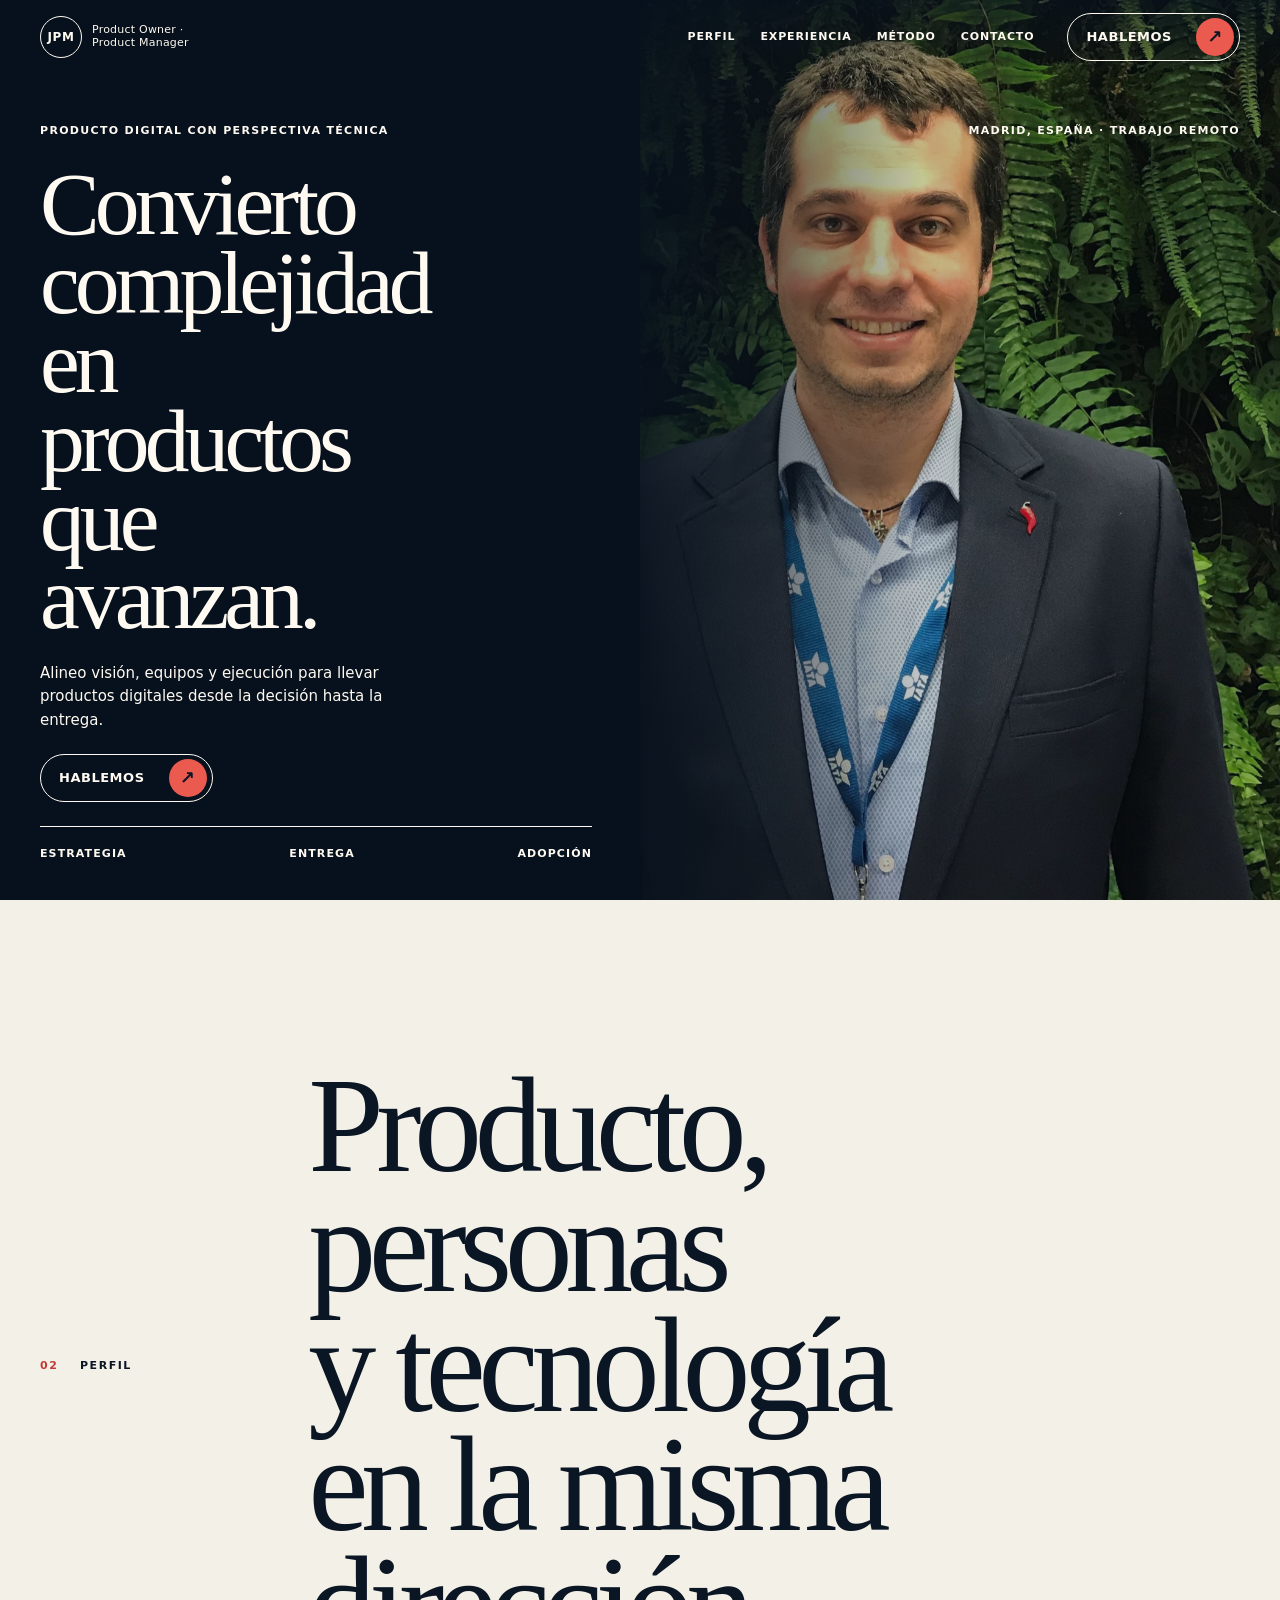
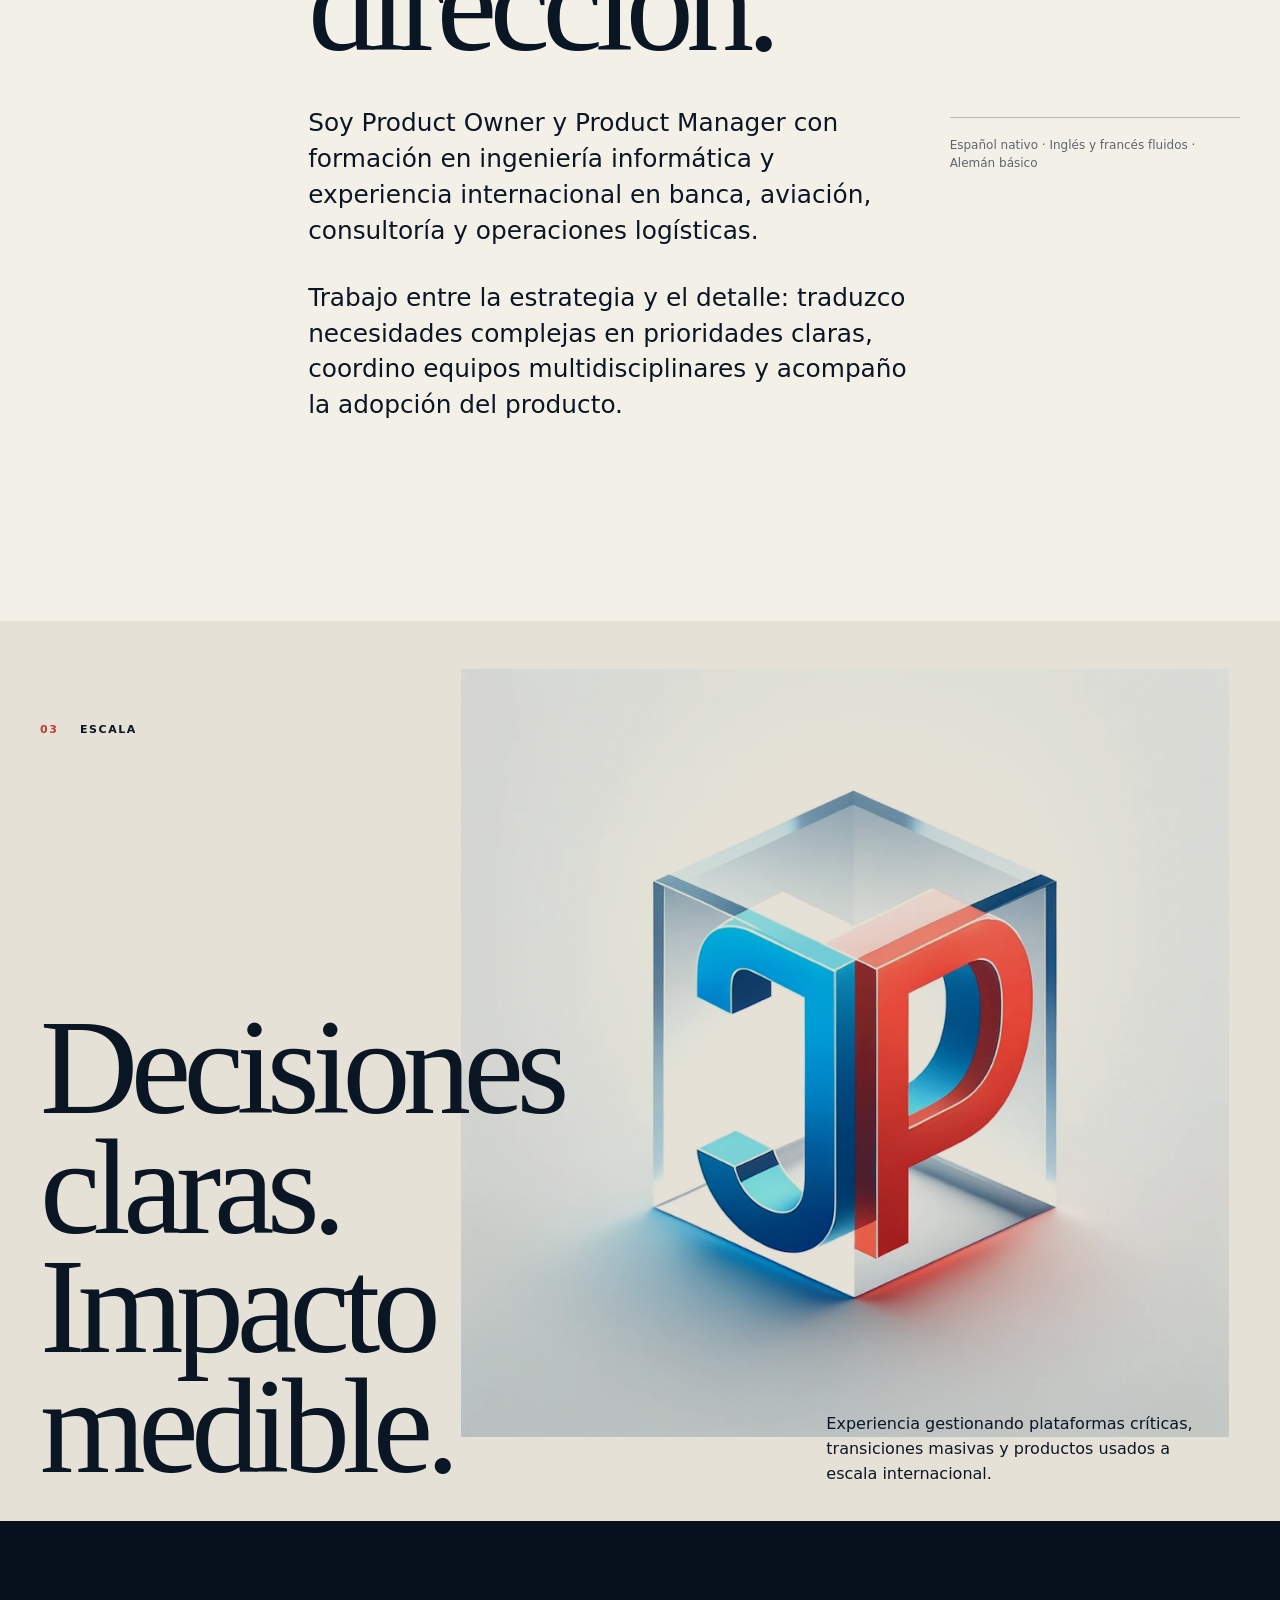
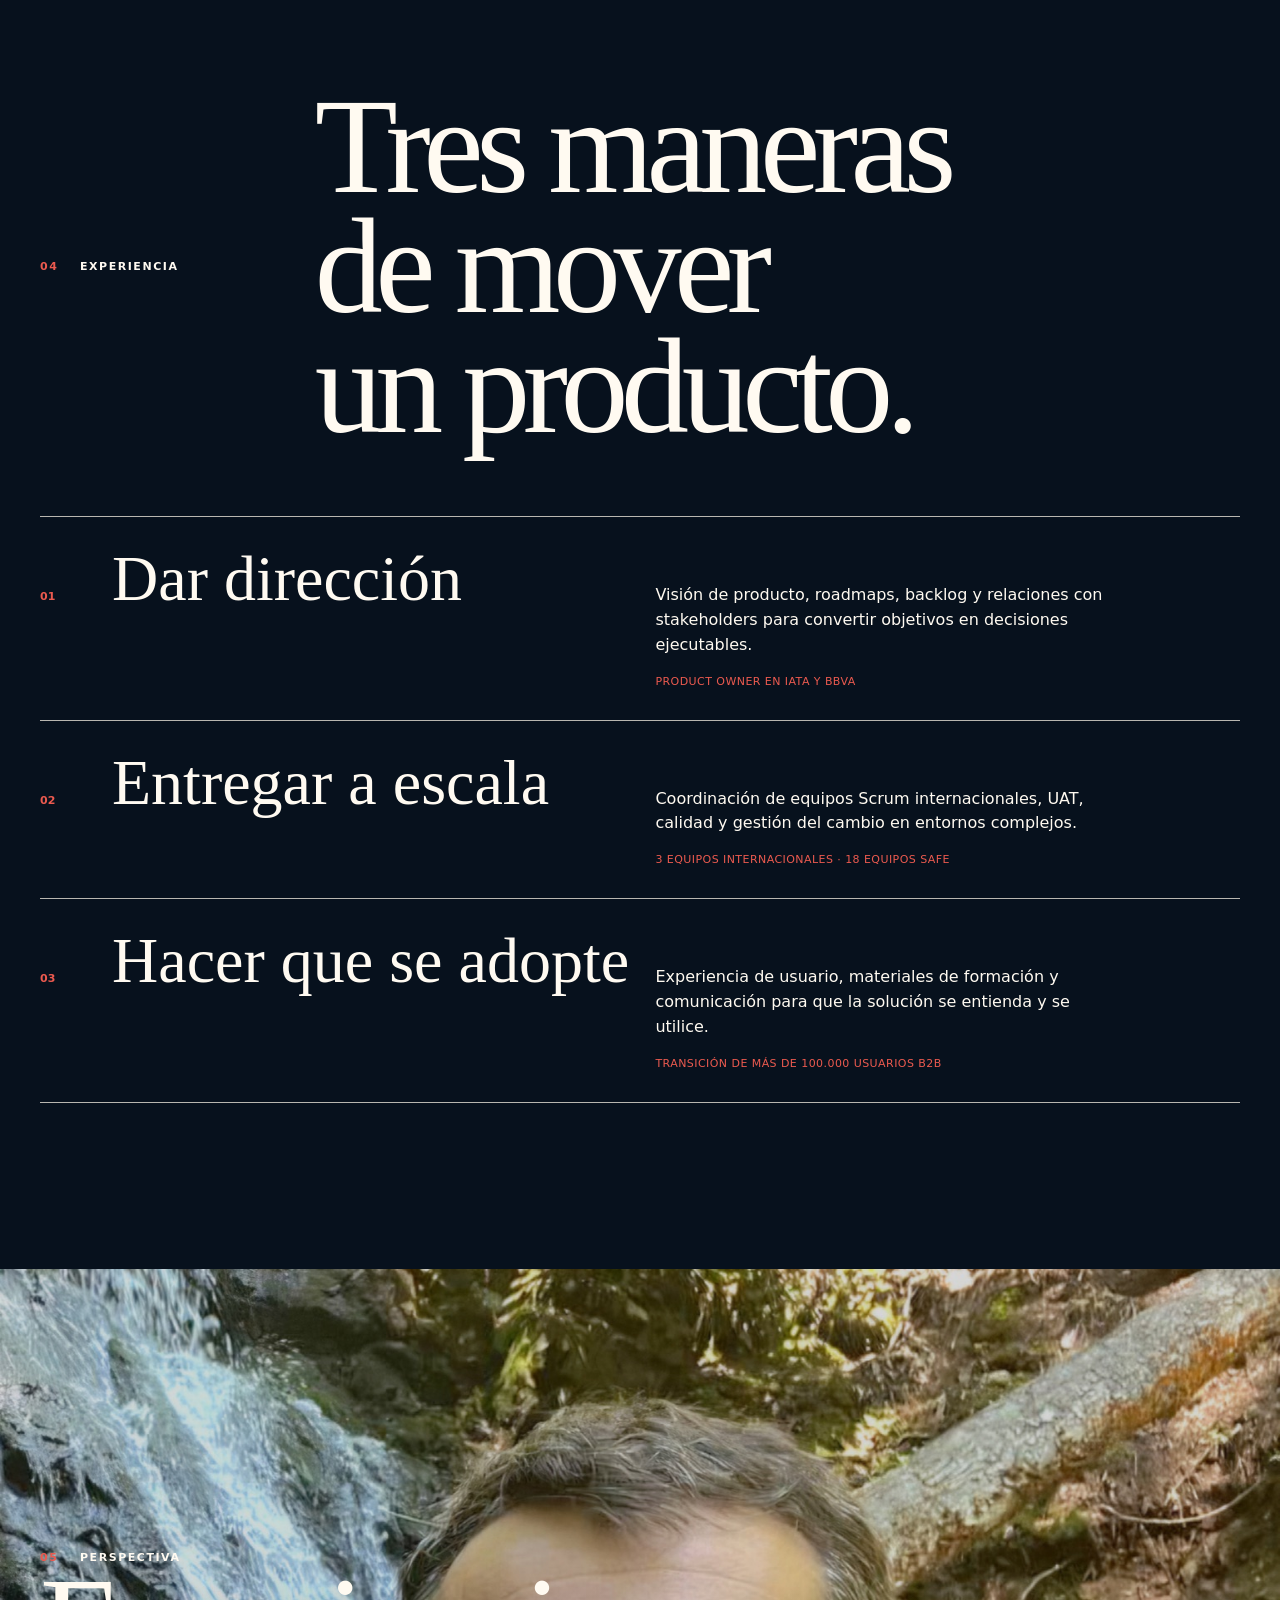
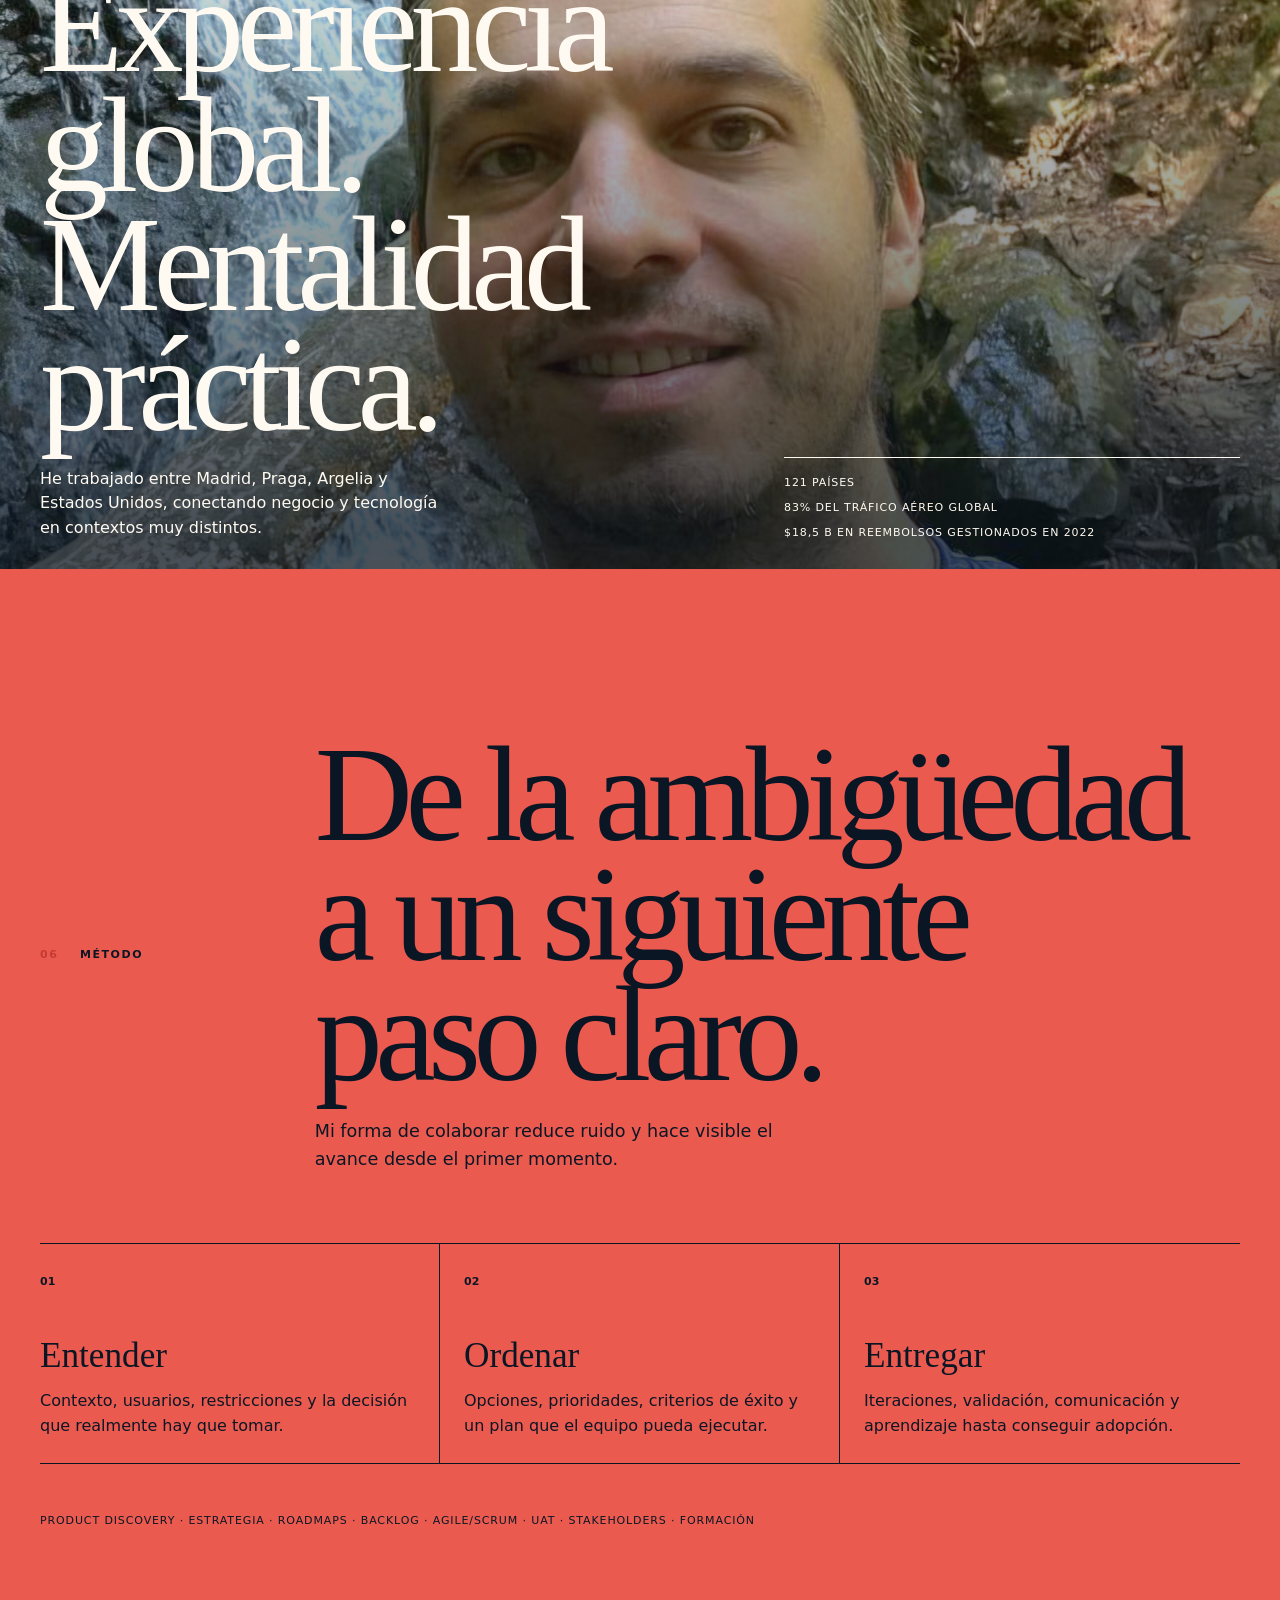
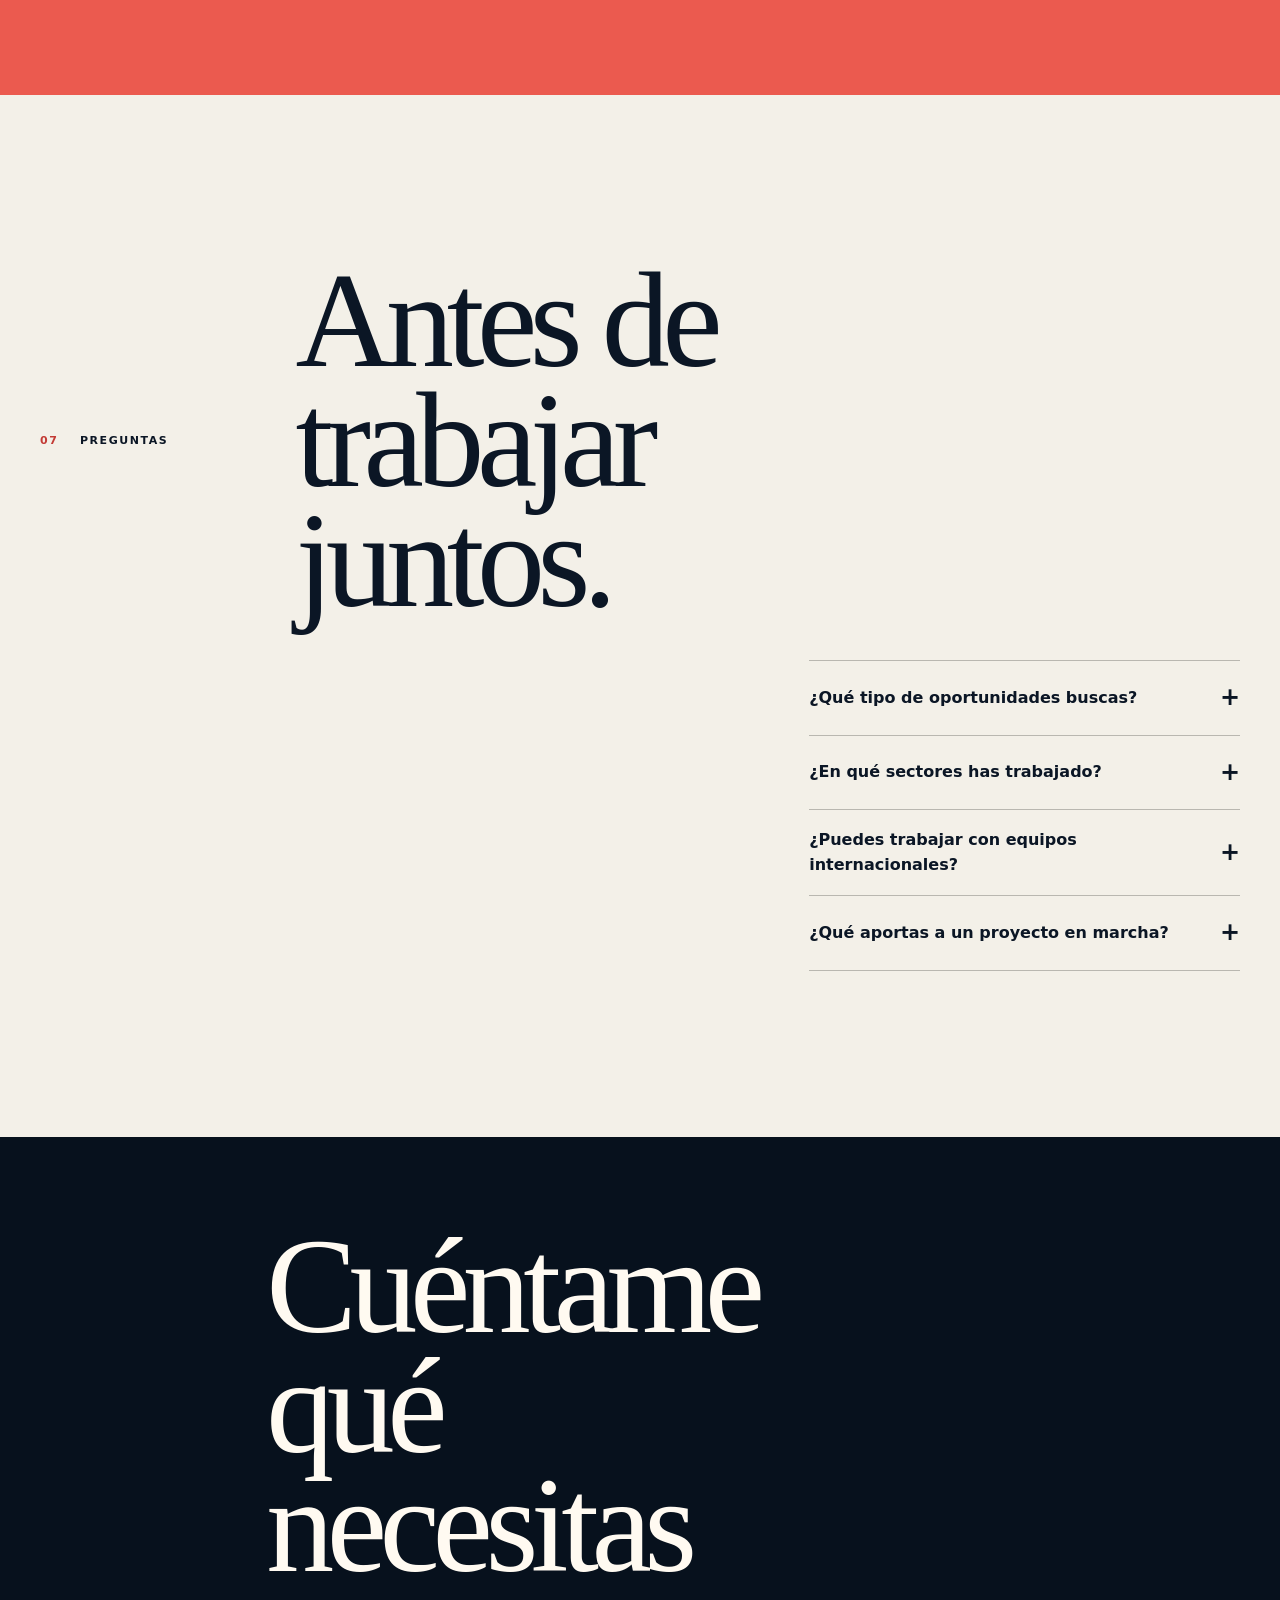
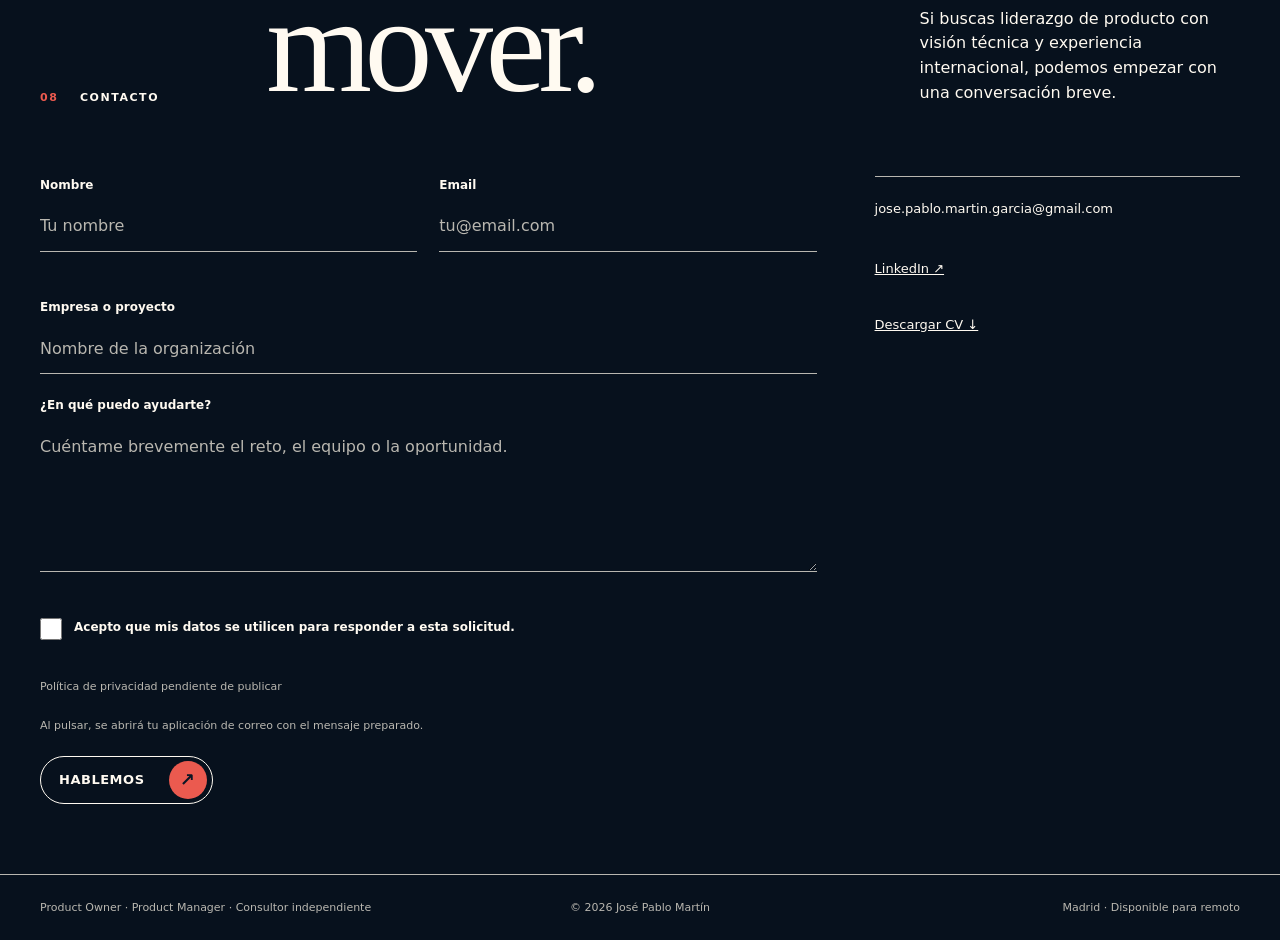
==== index.html @ 4c20df8a "Website first in progress version" ====
<!doctype html>
<html lang="es">
  <head>
    <meta charset="UTF-8" />
    <meta name="viewport" content="width=device-width, initial-scale=1" />
    <meta name="theme-color" content="#0b1625" />
    <meta name="robots" content="index,follow" />
    <title>José Pablo Martín — Product Owner / Product Manager</title>
    <meta name="description" content="Product Owner y Product Manager con experiencia internacional en productos digitales, plataformas B2B y operaciones complejas." />
    <link rel="canonical" href="https://pendiente-de-publicar.example/" />
    <meta property="og:type" content="website" />
    <meta property="og:title" content="José Pablo Martín — Product Owner y Product Manager" />
    <meta property="og:description" content="Producto digital, visión estratégica y ejecución internacional." />
    <meta property="og:url" content="https://pendiente-de-publicar.example/" />
    <meta property="og:image" content="https://pendiente-de-publicar.example/assets/profile-hero.jpg" />
    <meta name="twitter:card" content="summary_large_image" />
    <link rel="stylesheet" href="styles.css" />
    <script type="module" src="js/app.js"></script>
  </head>
  <body>
    <a class="skip-link" href="#contenido">Saltar al contenido</a>
    <div id="app"></div>
    <noscript>Esta página necesita JavaScript para mostrar el contenido. Puedes contactar con José Pablo desde su perfil de LinkedIn.</noscript>
  </body>
</html>
---- styles.css ----
* { box-sizing: border-box; }
html { scroll-behavior: smooth; background: var(--background); }
body { margin: 0; color: var(--text); background: var(--background); font-family: var(--font-body); font-size: 16px; line-height: 1.55; overflow-x: hidden; }
body.nav-open { overflow: hidden; }
img { max-width: 100%; display: block; }
a { color: inherit; }
button, input, textarea { font: inherit; }
button, a { -webkit-tap-highlight-color: transparent; }
:focus-visible { outline: 3px solid var(--focus); outline-offset: 4px; }
.wrap { width: min(100% - 36px, 1240px); margin-inline: auto; }
.sr-only { position: absolute; width: 1px; height: 1px; padding: 0; margin: -1px; overflow: hidden; clip: rect(0,0,0,0); white-space: nowrap; border: 0; }
.skip-link { position: fixed; left: 16px; top: 12px; z-index: 100; padding: 12px 16px; background: var(--light); color: var(--dark); transform: translateY(-160%); }
.skip-link:focus { transform: translateY(0); }

.site-header { position: fixed; inset: 0 0 auto; z-index: 50; min-height: 72px; padding: 13px 18px; display: flex; justify-content: space-between; align-items: center; color: var(--light); mix-blend-mode: normal; }
.site-header::before { content: ""; position: absolute; inset: 0; z-index: -1; background: linear-gradient(to bottom, var(--overlay-strong), transparent); pointer-events: none; }
.wordmark { display: flex; align-items: center; gap: 10px; min-height: 44px; text-decoration: none; font-weight: 800; letter-spacing: -.03em; }
.wordmark > span { display: grid; place-items: center; width: 42px; height: 42px; border: 1px solid currentColor; border-radius: 50%; font-size: 12px; letter-spacing: .05em; }
.wordmark small { width: 130px; font-size: 11px; line-height: 1.15; font-weight: 500; letter-spacing: .02em; }
.menu-button { position: relative; z-index: 2; width: 48px; height: 48px; border: 1px solid currentColor; border-radius: 50%; background: transparent; color: inherit; display: grid; place-content: center; gap: 6px; cursor: pointer; }
.menu-button i { width: 18px; height: 1px; background: currentColor; transition: transform .25s ease; }
.menu-open .menu-button i:first-of-type { transform: translateY(3.5px) rotate(45deg); }
.menu-open .menu-button i:last-of-type { transform: translateY(-3.5px) rotate(-45deg); }
.site-menu { position: fixed; inset: 0; background: var(--dark); padding: 110px 24px 36px; display: flex; flex-direction: column; gap: 3px; transform: translateX(100%); visibility: hidden; transition: transform .35s ease, visibility .35s; }
.menu-open .site-menu { transform: translateX(0); visibility: visible; }
.site-menu > a:not(.primary-cta) { font-family: var(--font-display); font-size: clamp(2.2rem, 12vw, 4rem); text-decoration: none; padding: 6px 0; }

.primary-cta { min-height: 48px; padding: 4px 5px 4px 18px; border: 1px solid currentColor; border-radius: 999px; display: inline-flex; align-items: center; justify-content: space-between; gap: 24px; width: max-content; text-decoration: none; font-size: 13px; font-weight: 750; letter-spacing: .04em; text-transform: uppercase; transition: background .2s, color .2s, transform .2s; }
.primary-cta span:last-child { width: 38px; height: 38px; border-radius: 50%; display: grid; place-items: center; color: var(--accent-ink); background: var(--accent); font-size: 18px; }
.primary-cta:hover { background: var(--light); color: var(--dark); transform: translateY(-2px); }
.primary-cta--nav { margin-top: auto; }

.scene { position: relative; min-height: 100svh; overflow: hidden; }
.scene__picture, .scene__picture img, .scene__veil { position: absolute; inset: 0; width: 100%; height: 100%; }
.scene__picture img { object-fit: cover; object-position: var(--position-mobile); }
.scene__veil { background: var(--overlay-soft); }
.hero { color: var(--light); background: var(--dark); }
.hero .scene__picture, .hero .scene__veil { height: 43%; }
.hero .scene__veil { background: linear-gradient(to top, var(--overlay-strong) 0%, var(--overlay-soft) 48%, var(--overlay-soft) 100%); }
.hero__content { position: relative; z-index: 1; min-height: 100svh; padding-block: 105px 28px; display: flex; flex-direction: column; justify-content: space-between; }
.hero__topline { display: flex; flex-direction: column; gap: 4px; font-size: 11px; font-weight: 650; text-transform: uppercase; letter-spacing: .12em; }
.hero__topline p { margin: 0; }
.hero__copy { margin-top: auto; }
.hero h1, .chapter h2, .detail-scene h2, .context-scene h2, .contact h2 { margin: 0; font-family: var(--font-display); font-weight: 400; line-height: .88; letter-spacing: -.055em; text-wrap: balance; }
.hero h1 { font-size: clamp(3.2rem, 13vw, 3.8rem); max-width: 11ch; }
.hero h1 span, .chapter h2 span, .detail-scene h2 span, .context-scene h2 span, .contact h2 span { display: block; }
.hero__support { margin-top: 24px; display: flex; flex-direction: column; gap: 22px; }
.hero__support > p { margin: 0; max-width: 39ch; font-size: 15px; }
.hero__attributes { list-style: none; padding: 18px 0 0; margin: 24px 0 0; border-top: 1px solid currentColor; display: flex; justify-content: space-between; gap: 12px; font-size: 11px; font-weight: 700; letter-spacing: .1em; text-transform: uppercase; }

.chapter { padding-block: clamp(88px, 13vw, 180px); }
.chapter__grid { display: grid; gap: 40px; }
.chapter-marker { margin: 0; display: flex; gap: 10px; align-items: center; font-size: 11px; font-weight: 750; text-transform: uppercase; letter-spacing: .14em; }
.chapter-marker span { min-width: 30px; color: var(--accent-on-light); }
.chapter-marker--light span { color: var(--accent); }
.pillars .chapter-marker span { color: var(--accent); }
.chapter h2, .detail-scene h2, .context-scene h2, .contact h2 { font-size: clamp(3.1rem, 13vw, 8.5rem); }
.chapter__body { max-width: 620px; font-size: clamp(1.15rem, 2vw, 1.55rem); line-height: 1.45; }
.chapter__body p { margin: 0 0 1.25em; }
.story__aside { margin: 0; padding-top: 18px; border-top: 1px solid var(--border); color: var(--muted); font-size: 12px; }

.detail-scene { background: var(--surface); }
.detail-scene .scene__picture { inset: 10% 0 auto; height: 58%; }
.detail-scene .scene__picture img { object-fit: contain; mix-blend-mode: multiply; }
.detail-scene .scene__veil { display: none; }
.detail-scene__content { min-height: 100svh; position: relative; z-index: 1; padding-block: 100px 34px; display: flex; flex-direction: column; justify-content: space-between; }
.detail-scene__content > div { display: grid; gap: 18px; }
.detail-scene h2 { max-width: 8ch; }
.detail-scene__content > div > p { margin: 0; max-width: 38ch; }

.pillars { background: var(--dark); color: var(--light); }
.chapter__grid--intro { display: grid; gap: 38px; margin-bottom: 70px; }
.pillar-list { list-style: none; margin: 0; padding: 0; border-top: 1px solid var(--border); }
.pillar-list li { padding: 30px 0; border-bottom: 1px solid var(--border); display: grid; grid-template-columns: 38px 1fr; column-gap: 12px; }
.pillar-list__index { color: var(--accent); font-size: 11px; font-weight: 700; }
.pillar-list h3 { margin: 0; font-family: var(--font-display); font-size: clamp(2rem, 8vw, 4rem); font-weight: 400; line-height: 1; }
.pillar-list p { grid-column: 2; margin: 18px 0; max-width: 44ch; color: var(--light); }
.pillar-list small { grid-column: 2; color: var(--accent); font-size: 11px; letter-spacing: .04em; text-transform: uppercase; }

.context-scene { color: var(--light); background: var(--dark); }
.context-scene .scene__veil { background: linear-gradient(to top, var(--overlay-strong) 5%, transparent 65%); }
.context-scene__content { position: relative; z-index: 1; min-height: 100svh; padding-block: 104px 28px; display: flex; flex-direction: column; justify-content: space-between; }
.context-scene__content > div { margin-top: auto; }
.context-scene h2 { max-width: 9ch; }
.context-scene__content p { max-width: 40ch; margin: 22px 0 0; }
.context-scene__content ul { list-style: none; padding: 16px 0 0; margin: 28px 0 0; border-top: 1px solid currentColor; display: grid; gap: 8px; font-size: 11px; text-transform: uppercase; letter-spacing: .08em; }

.process { background: var(--accent); color: var(--accent-ink); }
.process__intro { max-width: 42ch; margin: 24px 0 0; font-size: 1.1rem; }
.process__steps { list-style: none; padding: 0; margin: 0; border-top: 1px solid currentColor; }
.process__steps li { border-bottom: 1px solid currentColor; padding: 28px 0; display: grid; grid-template-columns: 44px 1fr; gap: 5px 12px; }
.process__steps span { font-size: 11px; font-weight: 800; }
.process__steps h3 { margin: 0; font-family: var(--font-display); font-size: 2.2rem; line-height: 1; font-weight: 400; }
.process__steps p { grid-column: 2; margin: 10px 0 0; max-width: 42ch; }
.process__roles { margin: 48px 0 0; font-size: 11px; text-transform: uppercase; letter-spacing: .08em; }

.faq { background: var(--background); }
.faq__items details { border-top: 1px solid var(--border); }
.faq__items details:last-child { border-bottom: 1px solid var(--border); }
.faq__items summary { min-height: 68px; padding: 18px 0; display: flex; align-items: center; justify-content: space-between; gap: 20px; cursor: pointer; list-style: none; font-weight: 700; }
.faq__items summary::-webkit-details-marker { display: none; }
.faq__items summary span { font-size: 24px; transition: transform .2s ease; }
.faq__items details[open] summary span { transform: rotate(45deg); }
.faq__items details p { margin: 0; padding: 0 36px 24px 0; color: var(--muted); }

.contact { background: var(--dark); color: var(--light); padding-block: 90px 70px; }
.contact__heading { display: grid; gap: 34px; }
.contact__heading h2 { max-width: 10ch; }
.contact__heading > p { margin: 0; max-width: 40ch; }
.contact__grid { display: grid; gap: 58px; margin-top: 70px; }
.contact-form { display: grid; gap: 22px; }
.form-row { display: grid; gap: 22px; }
.field { display: grid; gap: 8px; }
.field label, .consent label { font-size: 12px; font-weight: 700; }
.field input, .field textarea { width: 100%; border: 0; border-bottom: 1px solid var(--border); border-radius: 0; padding: 12px 0; background: transparent; color: var(--light); min-height: 48px; }
.field textarea { resize: vertical; min-height: 130px; }
.field input::placeholder, .field textarea::placeholder { color: var(--border); opacity: 1; }
.field input[aria-invalid="true"], .field textarea[aria-invalid="true"] { border-color: var(--accent); }
.field__error { min-height: 16px; color: var(--accent); font-size: 11px; }
.consent { display: grid; grid-template-columns: 24px 1fr; column-gap: 10px; align-items: start; }
.consent input { width: 22px; height: 22px; margin: 0; accent-color: var(--accent); }
.consent .field__error { grid-column: 2; }
.privacy-pending, .form-status { margin: 0; font-size: 11px; color: var(--border); }
.primary-cta--button { border-color: var(--light); background: transparent; color: var(--light); cursor: pointer; }
.honeypot { position: absolute; left: -9999px; }
.contact__direct { display: flex; flex-direction: column; align-items: flex-start; gap: 12px; border-top: 1px solid var(--border); padding-top: 22px; font-size: 13px; }
.contact__direct p { margin: 0 0 16px; overflow-wrap: anywhere; }
.contact__direct a { min-height: 44px; display: inline-flex; align-items: center; }

.footer { background: var(--dark); color: var(--border); border-top: 1px solid var(--border); padding-block: 24px; font-size: 11px; }
.footer .wrap { display: grid; gap: 4px; }
.footer p { margin: 0; }
.reveal { opacity: 0; transform: translateY(24px); transition: opacity .65s ease, transform .65s ease; }
.reveal.is-visible { opacity: 1; transform: none; }

@media (min-width: 760px) {
  .wrap { width: min(100% - 80px, 1240px); }
  .site-header { padding-inline: 40px; }
  .hero__topline { flex-direction: row; justify-content: space-between; }
  .hero__support { flex-direction: row; align-items: flex-end; justify-content: space-between; }
  .hero__attributes { width: 46%; margin-left: auto; }
  .hero .scene__picture, .hero .scene__veil { height: 46%; }
  .hero h1 { font-size: clamp(4.5rem, 10vw, 6rem); }
  .chapter__grid { grid-template-columns: minmax(130px, .55fr) 1.7fr; }
  .chapter__grid > .chapter__body, .chapter__grid > .faq__items { grid-column: 2; }
  .story__aside { grid-column: 1; grid-row: 3; align-self: start; }
  .detail-scene .scene__picture { inset: 4% 0 auto 36%; width: 60%; height: 88%; }
  .detail-scene__content > div { grid-template-columns: 1.3fr .7fr; align-items: end; }
  .pillar-list li { grid-template-columns: 60px 1fr 1.1fr; align-items: baseline; }
  .pillar-list p { grid-column: 3; margin: 0; }
  .pillar-list small { grid-column: 3; margin-top: 15px; }
  .context-scene__content { flex-direction: row; align-items: flex-end; gap: 50px; }
  .context-scene__content ul { width: 38%; flex: none; }
  .process__steps { display: grid; grid-template-columns: repeat(3, 1fr); border-bottom: 1px solid currentColor; }
  .process__steps li { display: block; border-right: 1px solid currentColor; border-bottom: 0; padding: 24px; }
  .process__steps li:first-child { padding-left: 0; }
  .process__steps li:last-child { border-right: 0; }
  .process__steps h3 { margin-top: 45px; }
  .process__steps p { margin-top: 16px; }
  .form-row { grid-template-columns: 1fr 1fr; }
  .contact__grid { grid-template-columns: 1.7fr .8fr; }
  .footer .wrap { grid-template-columns: 1fr auto 1fr; }
  .footer p:last-child { text-align: right; }
}

@media (min-width: 1020px) {
  .site-header { color: var(--light); }
  .menu-button { display: none; }
  .site-menu { position: static; padding: 0; background: transparent; transform: none; visibility: visible; flex-direction: row; align-items: center; gap: 25px; }
  .site-menu > a:not(.primary-cta) { font-family: var(--font-body); font-size: 11px; font-weight: 700; text-transform: uppercase; letter-spacing: .08em; padding: 12px 0; }
  .site-menu > a:not(.primary-cta):hover { border-bottom: 1px solid currentColor; }
  .primary-cta--nav { margin: 0 0 0 8px; min-height: 44px; }
  .scene__picture img { object-position: var(--position-desktop); }
  .hero .scene__picture { inset: 0 0 0 auto; width: 50%; height: 100%; }
  .hero .scene__veil { height: 100%; background: linear-gradient(to right, var(--dark) 0%, var(--dark) 47%, var(--overlay-soft) 72%, var(--overlay-soft) 100%); }
  .hero__content { padding-block: 122px 38px; }
  .hero h1 { max-width: 6.2ch; font-size: clamp(4.7rem, 7vw, 7rem); }
  .hero__support { width: 46%; flex-direction: column; align-items: flex-start; }
  .hero__attributes { width: 46%; margin-left: 0; }
  .chapter__grid { grid-template-columns: .55fr 1.45fr .7fr; }
  .chapter__grid > .chapter__body { grid-column: 2; }
  .story__aside { grid-column: 3; grid-row: 2; margin-top: 12px; }
  .chapter__grid--intro { grid-template-columns: .55fr 2.15fr; }
  .faq .chapter__grid > .faq__items { grid-column: 3; grid-row: 2; }
  .faq .chapter__grid { grid-template-columns: .5fr 1.1fr 1fr; }
  .contact__heading { grid-template-columns: .45fr 1.45fr .75fr; align-items: end; }
}

@media (max-height: 620px) and (orientation: landscape) {
  .hero__content, .detail-scene__content, .context-scene__content { padding-top: 88px; padding-bottom: 18px; }
  .hero h1 { font-size: clamp(3rem, 12vh, 5rem); }
  .hero__support { margin-top: 12px; }
  .hero__attributes { margin-top: 12px; padding-top: 10px; }
  .detail-scene h2, .context-scene h2 { font-size: clamp(2.8rem, 15vh, 5.2rem); }
  .detail-scene .scene__picture { inset: 0 0 0 44%; width: 54%; height: 100%; }
}

@media (max-width: 759px) and (max-height: 650px) {
  .hero .scene__picture, .hero .scene__veil { height: 34%; }
  .hero__content { padding-top: 92px; padding-bottom: 18px; }
  .hero h1 { font-size: clamp(2.9rem, 14vw, 4rem); }
  .hero__support { margin-top: 12px; gap: 12px; }
  .hero__support > p { font-size: 13px; line-height: 1.4; }
  .hero__attributes { margin-top: 12px; padding-top: 10px; }
}

@media (prefers-reduced-motion: reduce) {
  html { scroll-behavior: auto; }
  *, *::before, *::after { animation-duration: .01ms !important; transition-duration: .01ms !important; scroll-behavior: auto !important; }
  .reveal { opacity: 1; transform: none; }
}
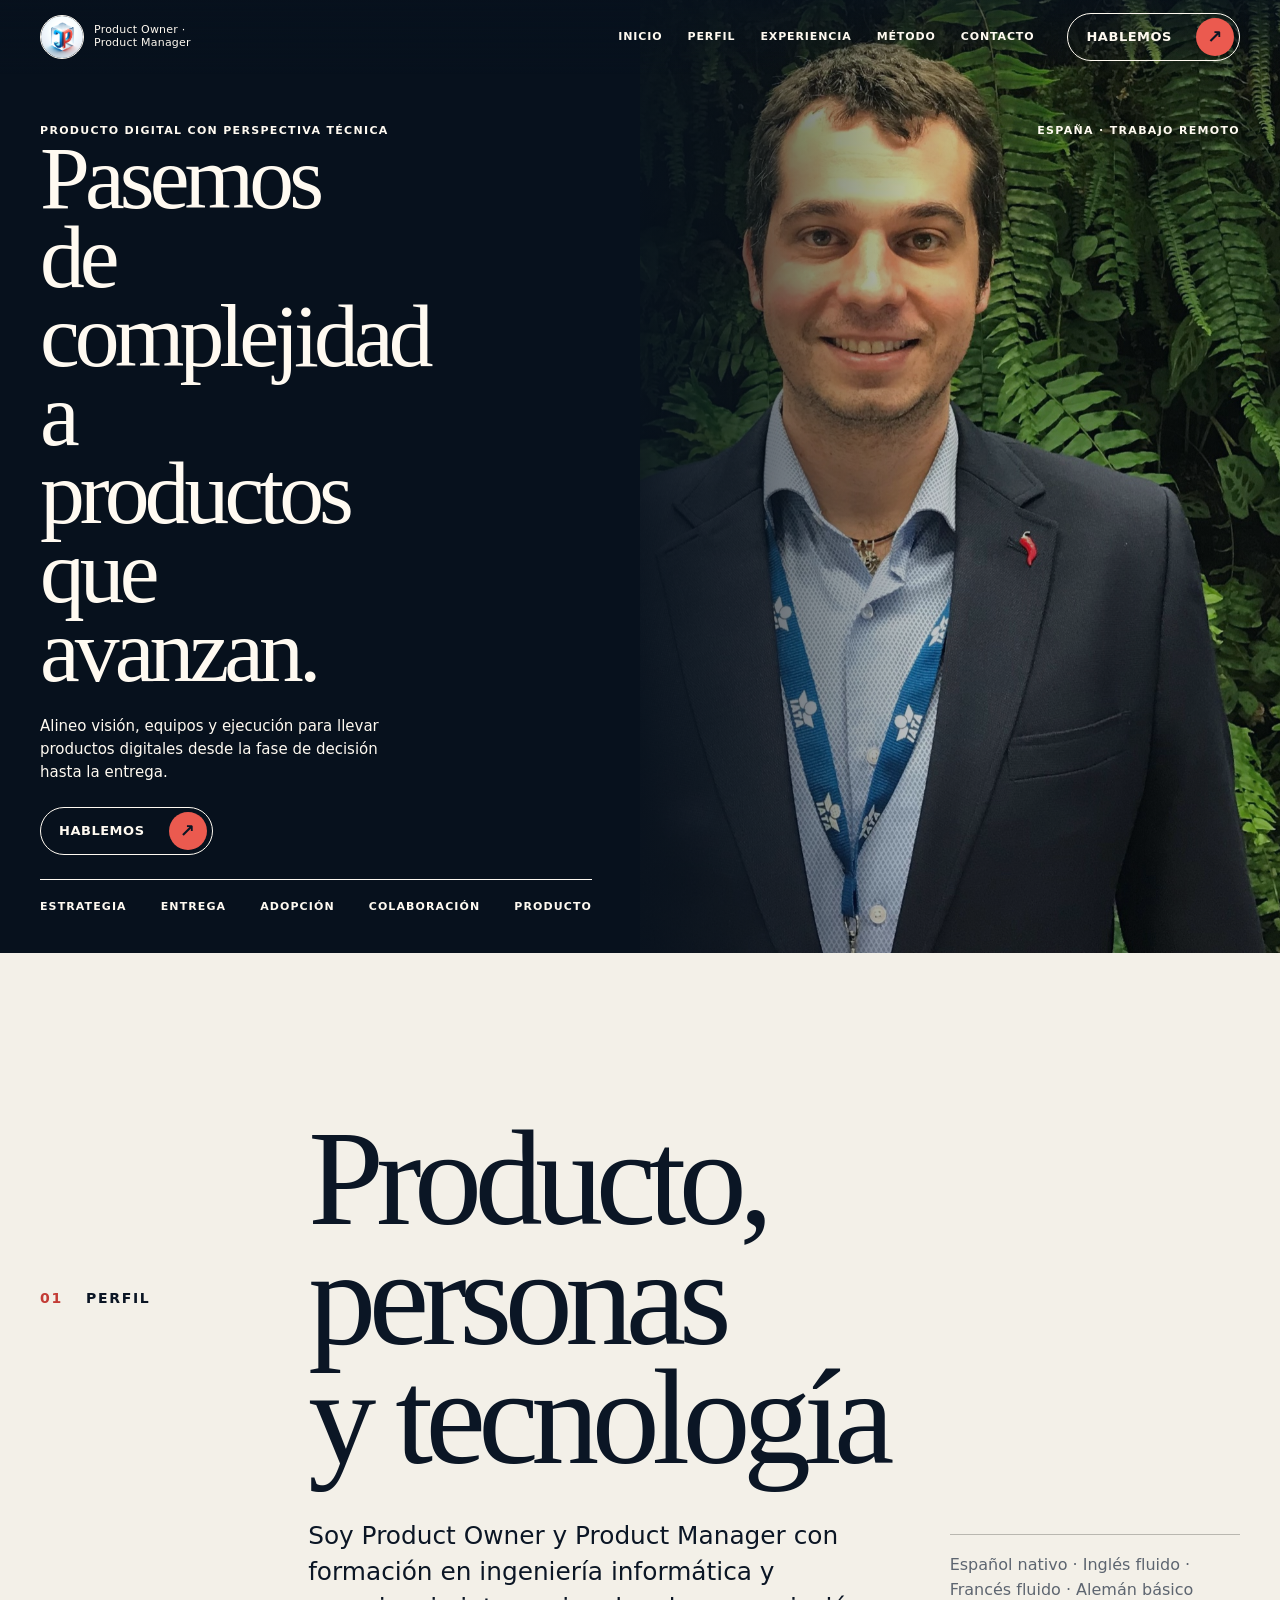
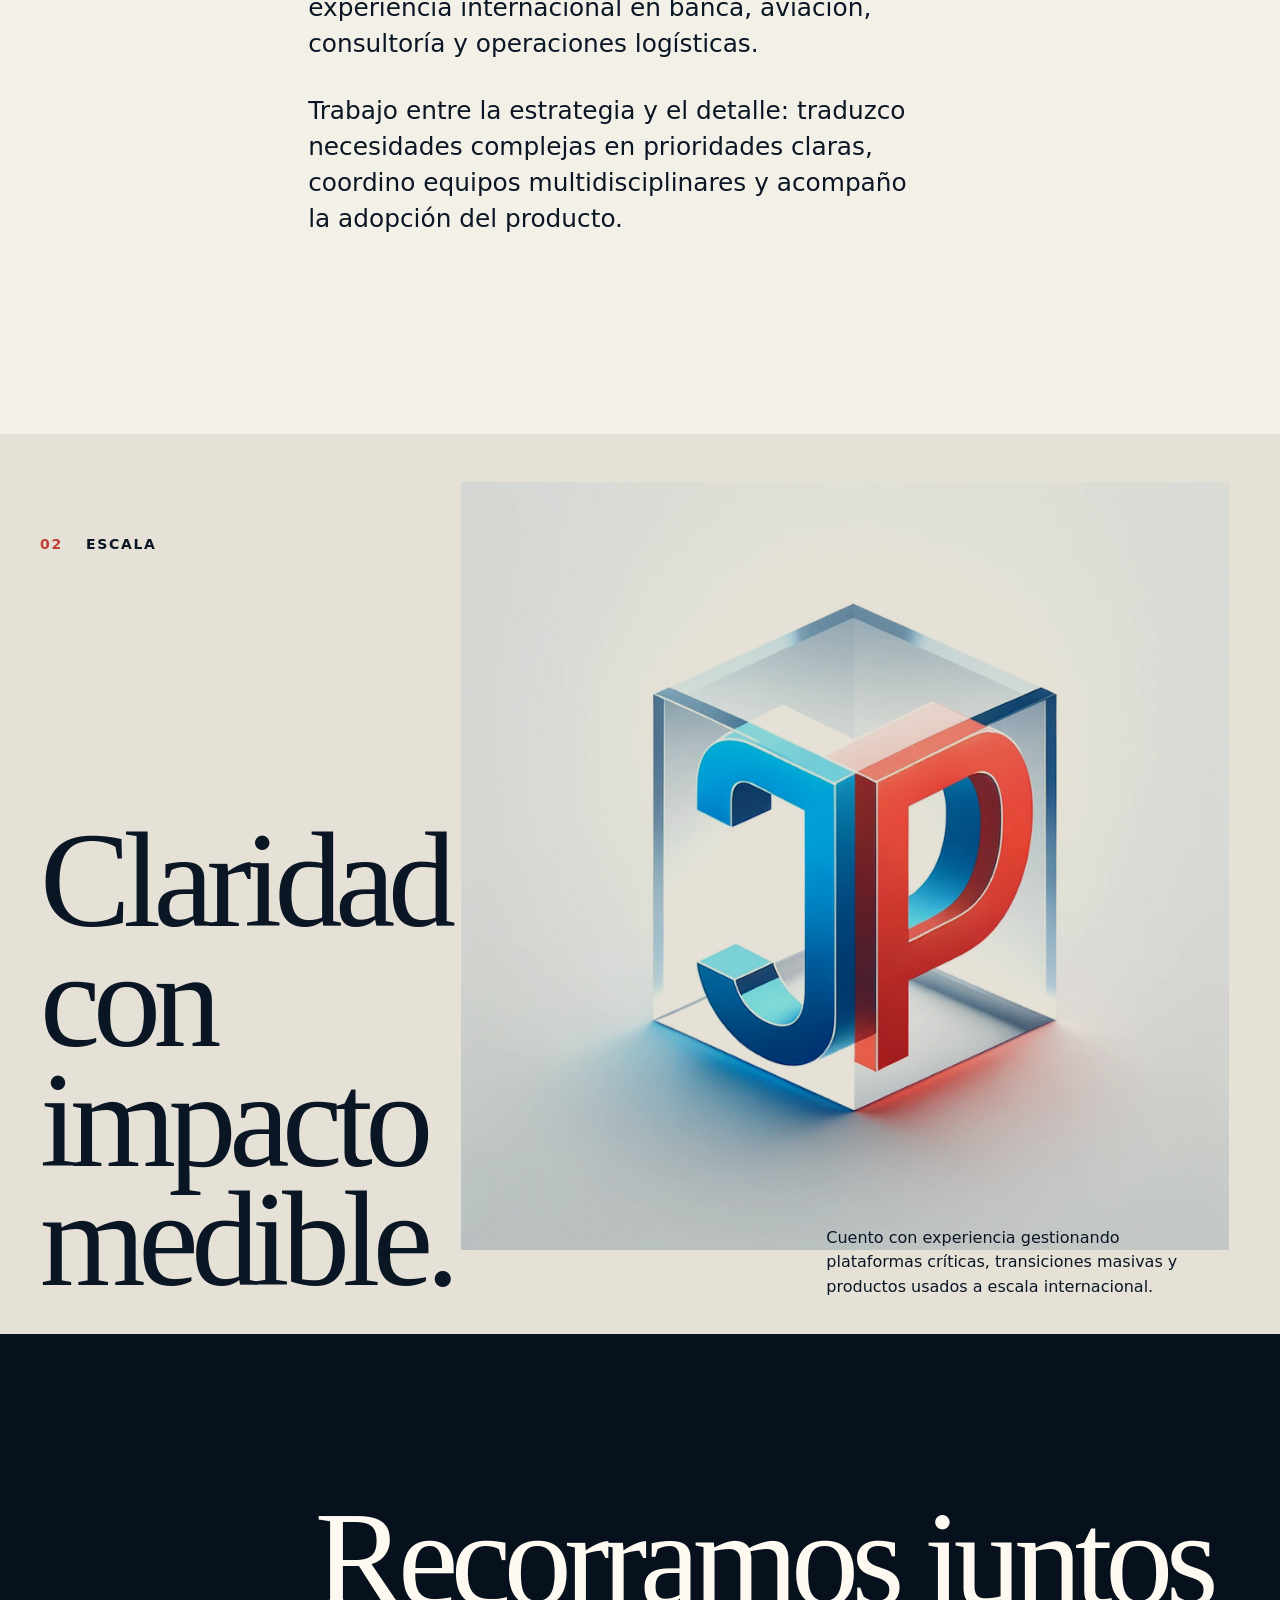
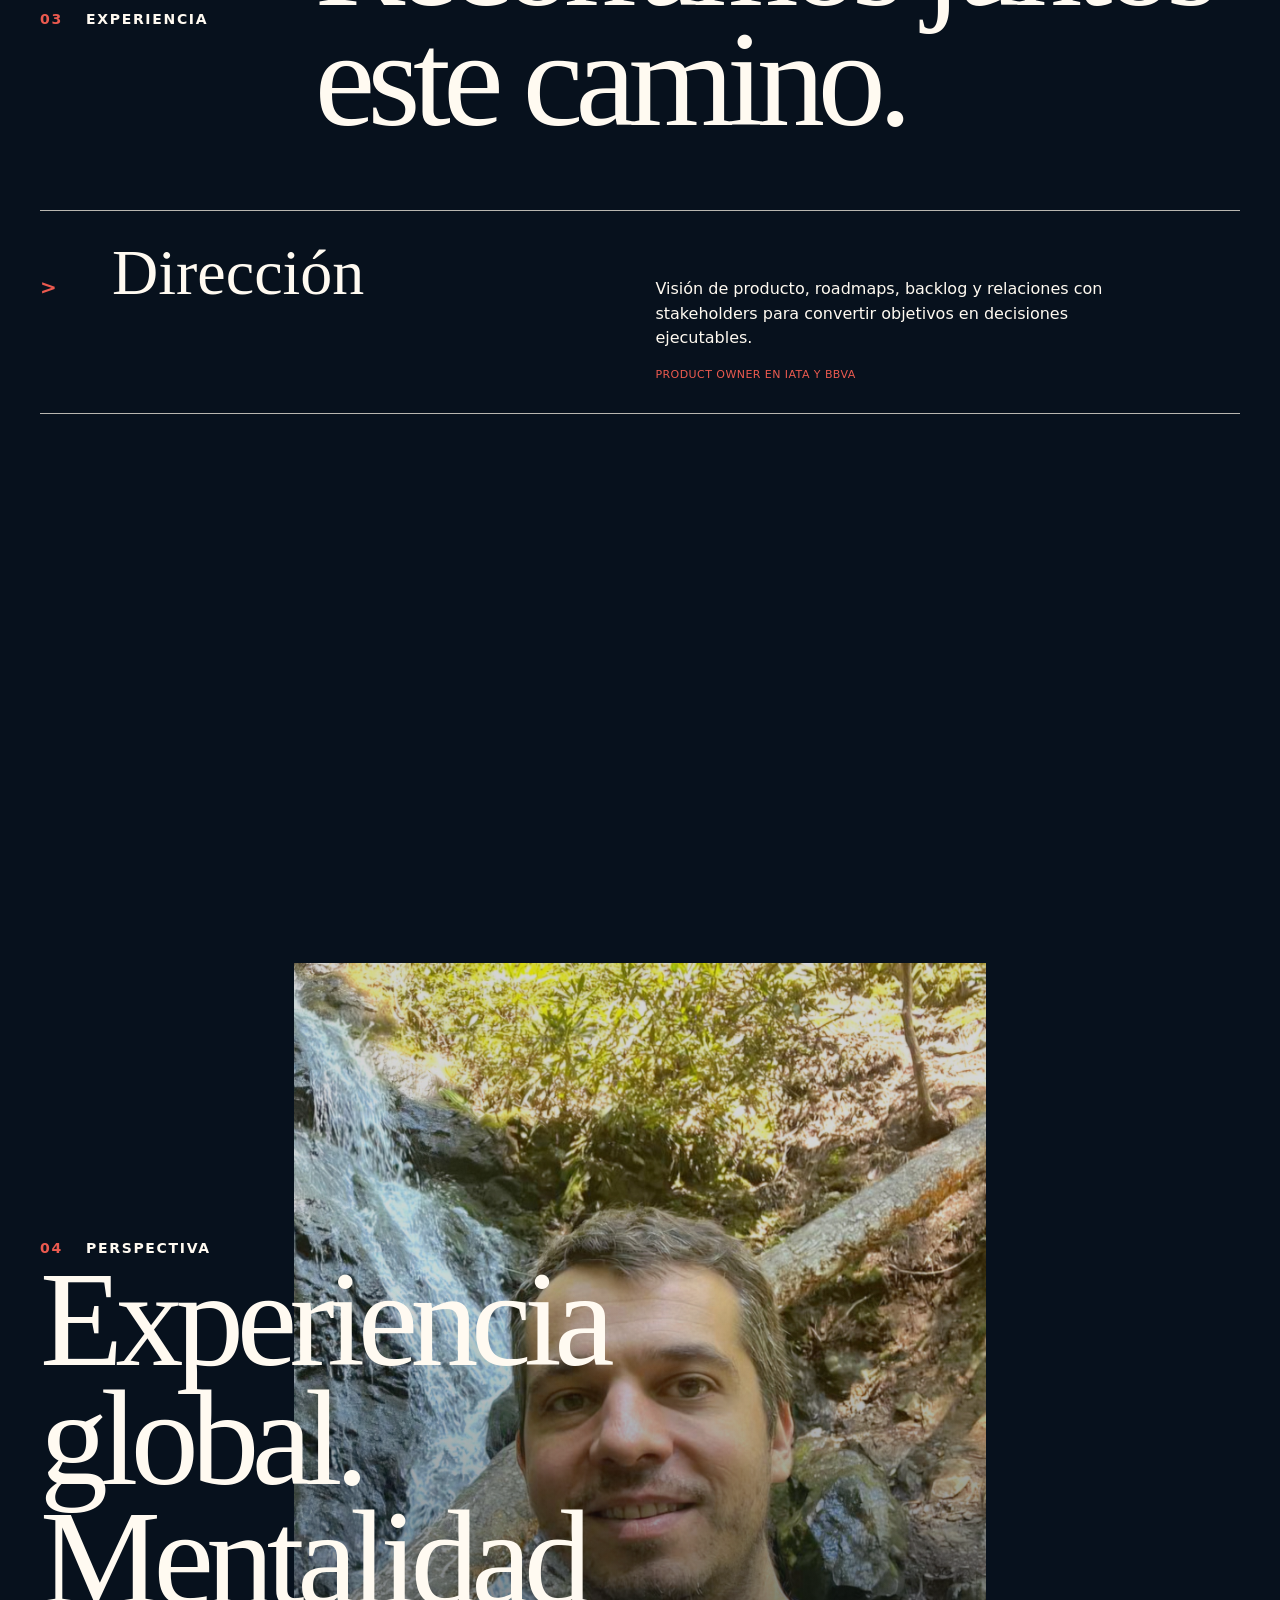
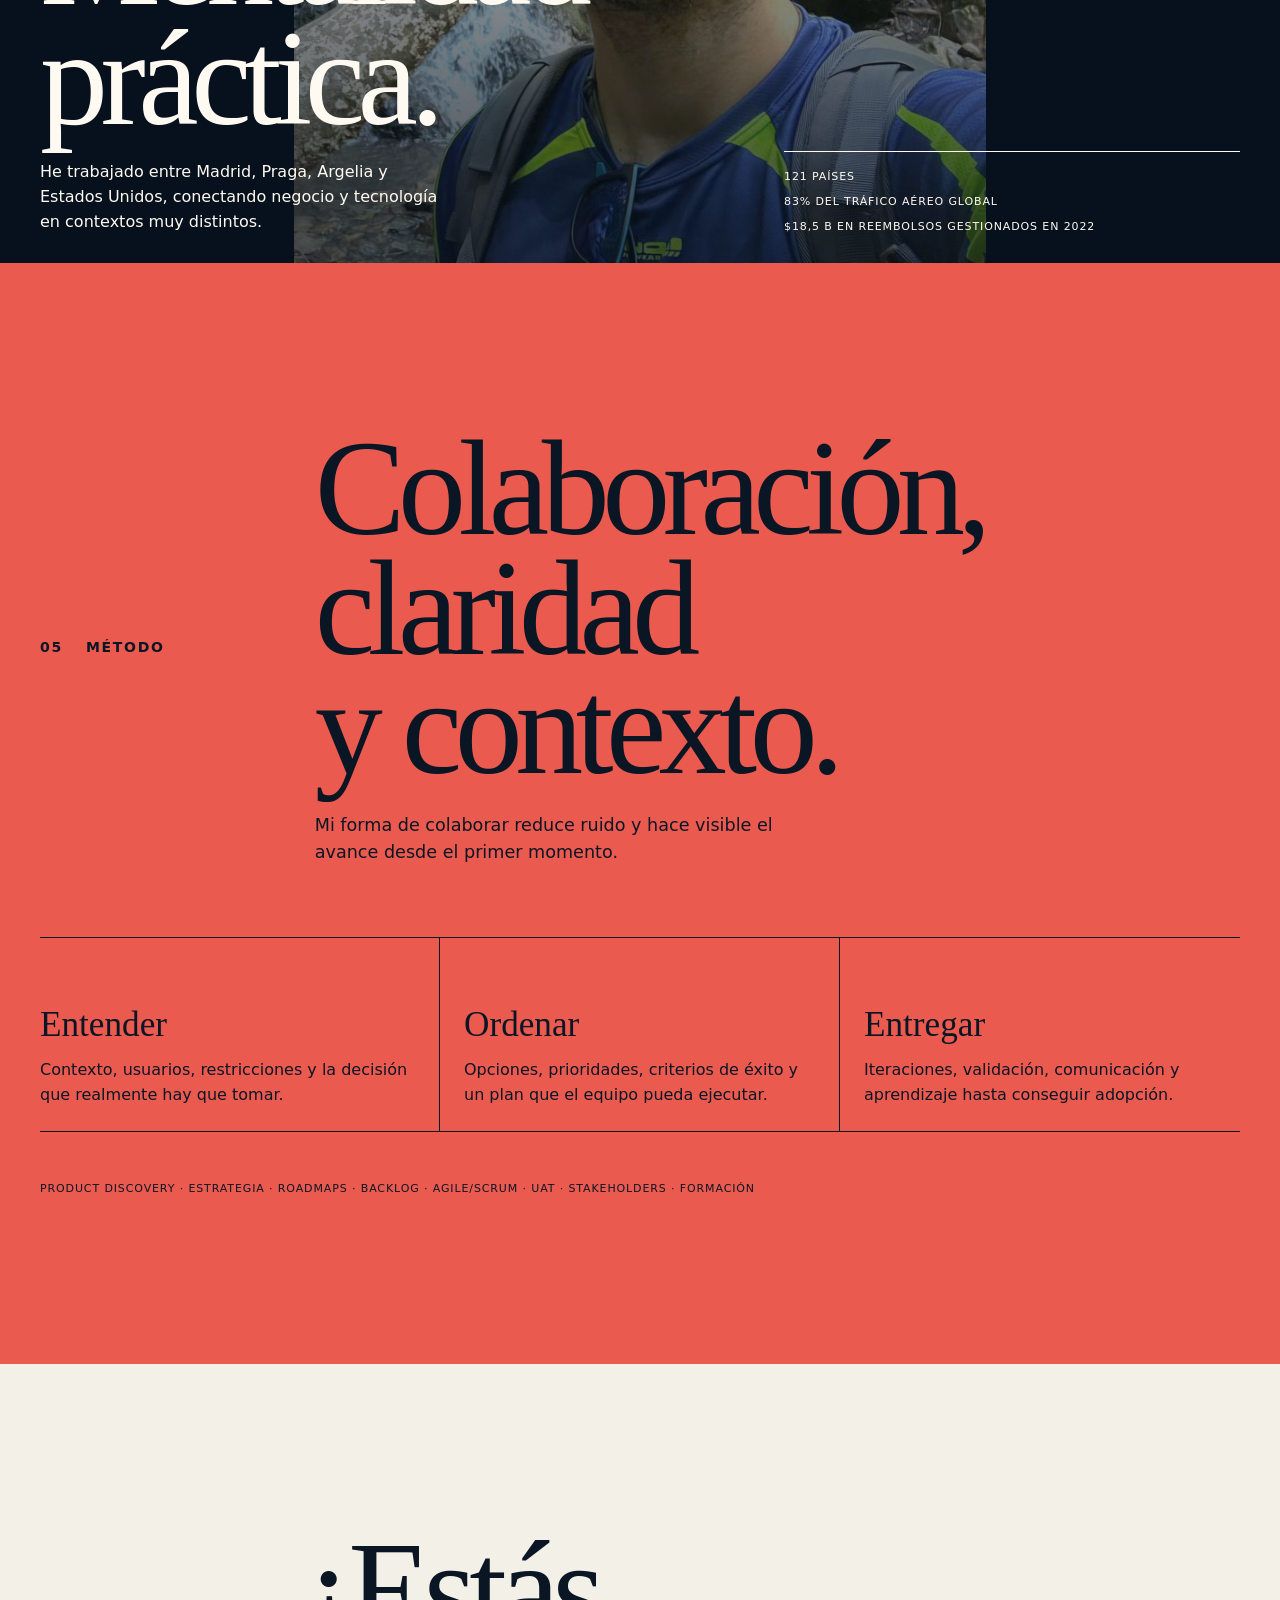
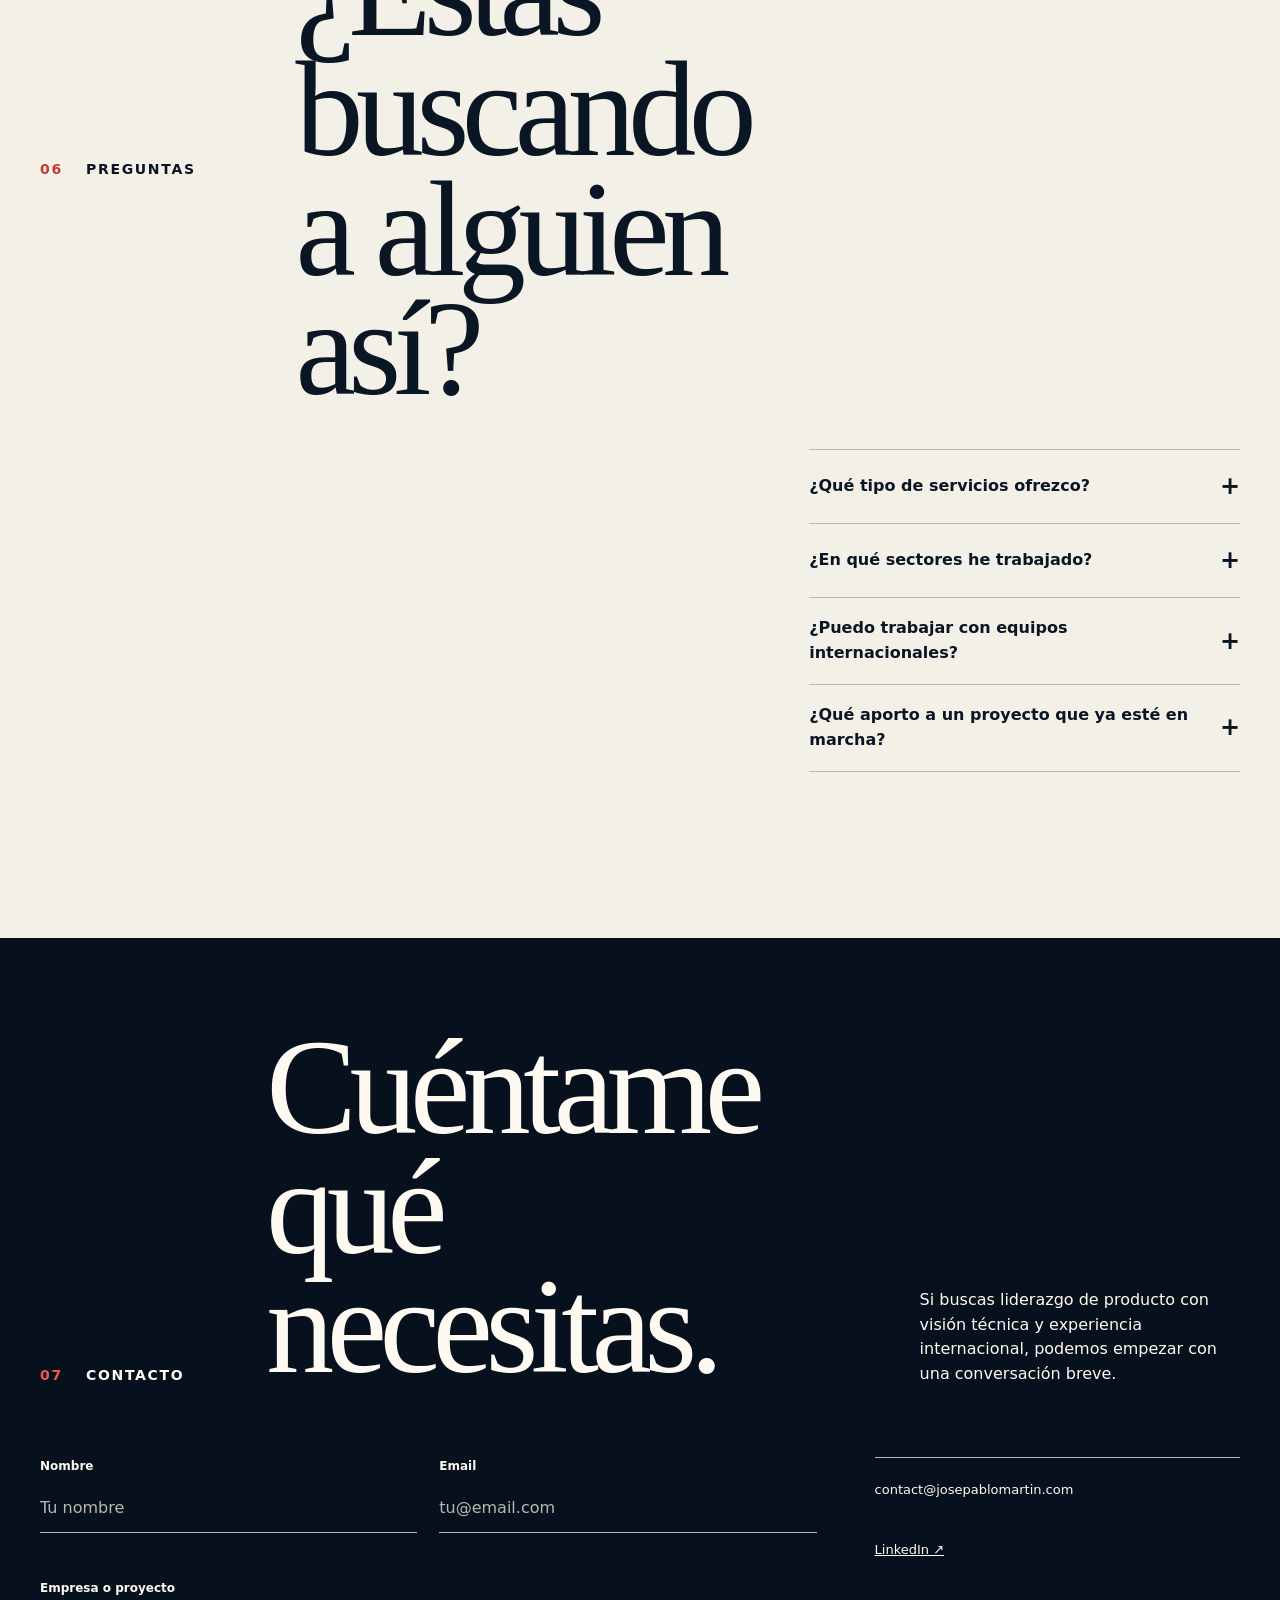
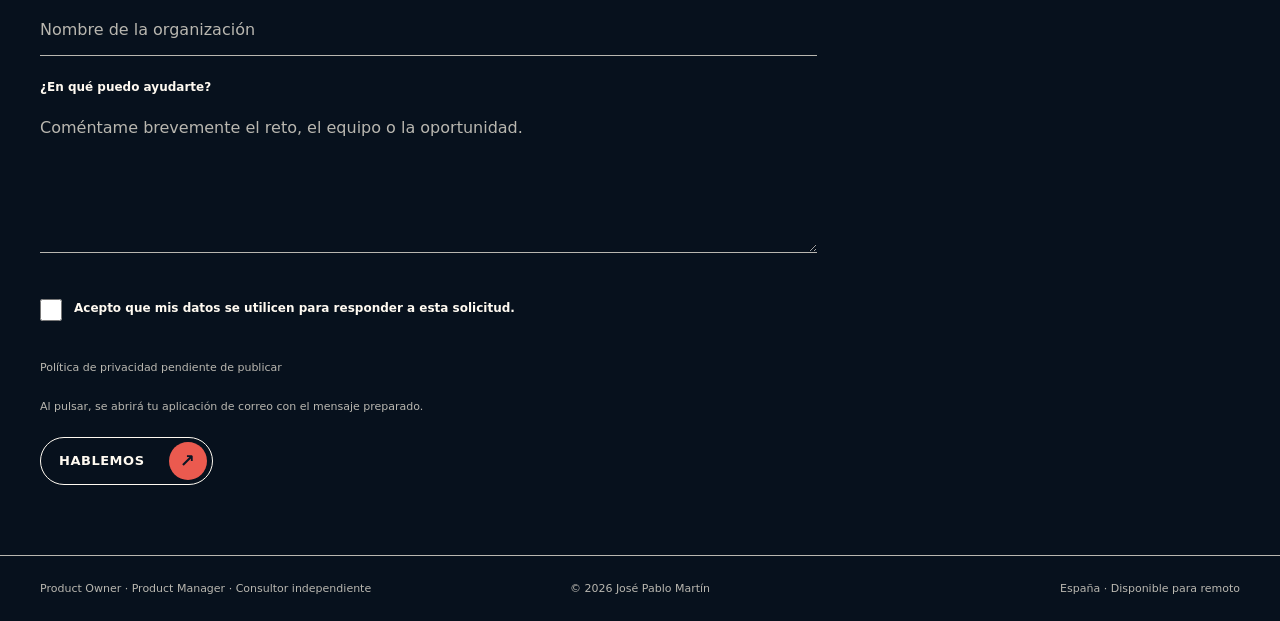
==== commit 58940413: "Mensajes de la web" ====
--- a/index.html
+++ b/index.html
@@ -4,15 +4,17 @@
     <meta charset="UTF-8" />
     <meta name="viewport" content="width=device-width, initial-scale=1" />
     <meta name="theme-color" content="#0b1625" />
+    <link rel="icon" type="image/png" href="assets/jp-mark.png" />
+    <link rel="apple-touch-icon" href="assets/jp-mark.png" />
     <meta name="robots" content="index,follow" />
     <title>José Pablo Martín — Product Owner / Product Manager</title>
     <meta name="description" content="Product Owner y Product Manager con experiencia internacional en productos digitales, plataformas B2B y operaciones complejas." />
-    <link rel="canonical" href="https://pendiente-de-publicar.example/" />
+    <link rel="canonical" href="https://josepablomartin.com/" />
     <meta property="og:type" content="website" />
     <meta property="og:title" content="José Pablo Martín — Product Owner y Product Manager" />
     <meta property="og:description" content="Producto digital, visión estratégica y ejecución internacional." />
-    <meta property="og:url" content="https://pendiente-de-publicar.example/" />
-    <meta property="og:image" content="https://pendiente-de-publicar.example/assets/profile-hero.jpg" />
+    <meta property="og:url" content="https://josepablomartin.com/" />
+    <meta property="og:image" content="https://josepablomartin.com/assets/profile-hero.jpg" />
     <meta name="twitter:card" content="summary_large_image" />
     <link rel="stylesheet" href="styles.css" />
     <script type="module" src="js/app.js"></script>
--- a/styles.css
+++ b/styles.css
@@ -15,7 +15,8 @@
 .site-header { position: fixed; inset: 0 0 auto; z-index: 50; min-height: 72px; padding: 13px 18px; display: flex; justify-content: space-between; align-items: center; color: var(--light); mix-blend-mode: normal; }
 .site-header::before { content: ""; position: absolute; inset: 0; z-index: -1; background: linear-gradient(to bottom, var(--overlay-strong), transparent); pointer-events: none; }
 .wordmark { display: flex; align-items: center; gap: 10px; min-height: 44px; text-decoration: none; font-weight: 800; letter-spacing: -.03em; }
-.wordmark > span { display: grid; place-items: center; width: 42px; height: 42px; border: 1px solid currentColor; border-radius: 50%; font-size: 12px; letter-spacing: .05em; }
+.wordmark > span { display: grid; place-items: center; width: 44px; height: 44px; overflow: hidden; border: 1px solid currentColor; border-radius: 50%; background: var(--light); }
+.wordmark > span img { width: 100%; height: 100%; object-fit: cover; }
 .wordmark small { width: 130px; font-size: 11px; line-height: 1.15; font-weight: 500; letter-spacing: .02em; }
 .menu-button { position: relative; z-index: 2; width: 48px; height: 48px; border: 1px solid currentColor; border-radius: 50%; background: transparent; color: inherit; display: grid; place-content: center; gap: 6px; cursor: pointer; }
 .menu-button i { width: 18px; height: 1px; background: currentColor; transition: transform .25s ease; }
@@ -32,7 +33,7 @@
 
 .scene { position: relative; min-height: 100svh; overflow: hidden; }
 .scene__picture, .scene__picture img, .scene__veil { position: absolute; inset: 0; width: 100%; height: 100%; }
-.scene__picture img { object-fit: cover; object-position: var(--position-mobile); }
+.scene__picture img { object-fit: var(--fit-mobile, cover); object-position: var(--position-mobile); }
 .scene__veil { background: var(--overlay-soft); }
 .hero { color: var(--light); background: var(--dark); }
 .hero .scene__picture, .hero .scene__veil { height: 43%; }
@@ -46,18 +47,18 @@
 .hero h1 span, .chapter h2 span, .detail-scene h2 span, .context-scene h2 span, .contact h2 span { display: block; }
 .hero__support { margin-top: 24px; display: flex; flex-direction: column; gap: 22px; }
 .hero__support > p { margin: 0; max-width: 39ch; font-size: 15px; }
-.hero__attributes { list-style: none; padding: 18px 0 0; margin: 24px 0 0; border-top: 1px solid currentColor; display: flex; justify-content: space-between; gap: 12px; font-size: 11px; font-weight: 700; letter-spacing: .1em; text-transform: uppercase; }
+.hero__attributes { list-style: none; padding: 18px 0 0; margin: 24px 0 0; border-top: 1px solid currentColor; display: block; justify-content: space-between; gap: 12px; font-size: 11px; font-weight: 700; letter-spacing: .1em; text-transform: uppercase; }
 
 .chapter { padding-block: clamp(88px, 13vw, 180px); }
 .chapter__grid { display: grid; gap: 40px; }
-.chapter-marker { margin: 0; display: flex; gap: 10px; align-items: center; font-size: 11px; font-weight: 750; text-transform: uppercase; letter-spacing: .14em; }
-.chapter-marker span { min-width: 30px; color: var(--accent-on-light); }
+.chapter-marker { margin: 0; display: flex; gap: 12px; align-items: center; font-size: 14px; font-weight: 750; text-transform: uppercase; letter-spacing: .12em; }
+.chapter-marker span { min-width: 34px; color: var(--accent-on-light); }
 .chapter-marker--light span { color: var(--accent); }
 .pillars .chapter-marker span { color: var(--accent); }
 .chapter h2, .detail-scene h2, .context-scene h2, .contact h2 { font-size: clamp(3.1rem, 13vw, 8.5rem); }
 .chapter__body { max-width: 620px; font-size: clamp(1.15rem, 2vw, 1.55rem); line-height: 1.45; }
 .chapter__body p { margin: 0 0 1.25em; }
-.story__aside { margin: 0; padding-top: 18px; border-top: 1px solid var(--border); color: var(--muted); font-size: 12px; }
+.story__aside { margin: 0; padding-top: 18px; border-top: 1px solid var(--border); color: var(--muted); font-size: 16px; }
 
 .detail-scene { background: var(--surface); }
 .detail-scene .scene__picture { inset: 10% 0 auto; height: 58%; }
@@ -72,7 +73,7 @@
 .chapter__grid--intro { display: grid; gap: 38px; margin-bottom: 70px; }
 .pillar-list { list-style: none; margin: 0; padding: 0; border-top: 1px solid var(--border); }
 .pillar-list li { padding: 30px 0; border-bottom: 1px solid var(--border); display: grid; grid-template-columns: 38px 1fr; column-gap: 12px; }
-.pillar-list__index { color: var(--accent); font-size: 11px; font-weight: 700; }
+.pillar-list__index { color: var(--accent); font-size: 20px; font-weight: 800; }
 .pillar-list h3 { margin: 0; font-family: var(--font-display); font-size: clamp(2rem, 8vw, 4rem); font-weight: 400; line-height: 1; }
 .pillar-list p { grid-column: 2; margin: 18px 0; max-width: 44ch; color: var(--light); }
 .pillar-list small { grid-column: 2; color: var(--accent); font-size: 11px; letter-spacing: .04em; text-transform: uppercase; }
@@ -86,6 +87,7 @@
 .context-scene__content ul { list-style: none; padding: 16px 0 0; margin: 28px 0 0; border-top: 1px solid currentColor; display: grid; gap: 8px; font-size: 11px; text-transform: uppercase; letter-spacing: .08em; }
 
 .process { background: var(--accent); color: var(--accent-ink); }
+.process .chapter-marker span { color: var(--accent-ink); }
 .process__intro { max-width: 42ch; margin: 24px 0 0; font-size: 1.1rem; }
 .process__steps { list-style: none; padding: 0; margin: 0; border-top: 1px solid currentColor; }
 .process__steps li { border-bottom: 1px solid currentColor; padding: 28px 0; display: grid; grid-template-columns: 44px 1fr; gap: 5px 12px; }
@@ -170,16 +172,16 @@
   .site-menu > a:not(.primary-cta) { font-family: var(--font-body); font-size: 11px; font-weight: 700; text-transform: uppercase; letter-spacing: .08em; padding: 12px 0; }
   .site-menu > a:not(.primary-cta):hover { border-bottom: 1px solid currentColor; }
   .primary-cta--nav { margin: 0 0 0 8px; min-height: 44px; }
-  .scene__picture img { object-position: var(--position-desktop); }
+  .scene__picture img { object-fit: var(--fit-desktop, cover); object-position: var(--position-desktop); }
   .hero .scene__picture { inset: 0 0 0 auto; width: 50%; height: 100%; }
   .hero .scene__veil { height: 100%; background: linear-gradient(to right, var(--dark) 0%, var(--dark) 47%, var(--overlay-soft) 72%, var(--overlay-soft) 100%); }
   .hero__content { padding-block: 122px 38px; }
   .hero h1 { max-width: 6.2ch; font-size: clamp(4.7rem, 7vw, 7rem); }
   .hero__support { width: 46%; flex-direction: column; align-items: flex-start; }
-  .hero__attributes { width: 46%; margin-left: 0; }
+  .hero__attributes { width: 46%; margin-left: 0; display: flex; }
   .chapter__grid { grid-template-columns: .55fr 1.45fr .7fr; }
   .chapter__grid > .chapter__body { grid-column: 2; }
-  .story__aside { grid-column: 3; grid-row: 2; margin-top: 12px; }
+  .story__aside { grid-column: 3; grid-row: 2; margin-top: 16px; }
   .chapter__grid--intro { grid-template-columns: .55fr 2.15fr; }
   .faq .chapter__grid > .faq__items { grid-column: 3; grid-row: 2; }
   .faq .chapter__grid { grid-template-columns: .5fr 1.1fr 1fr; }
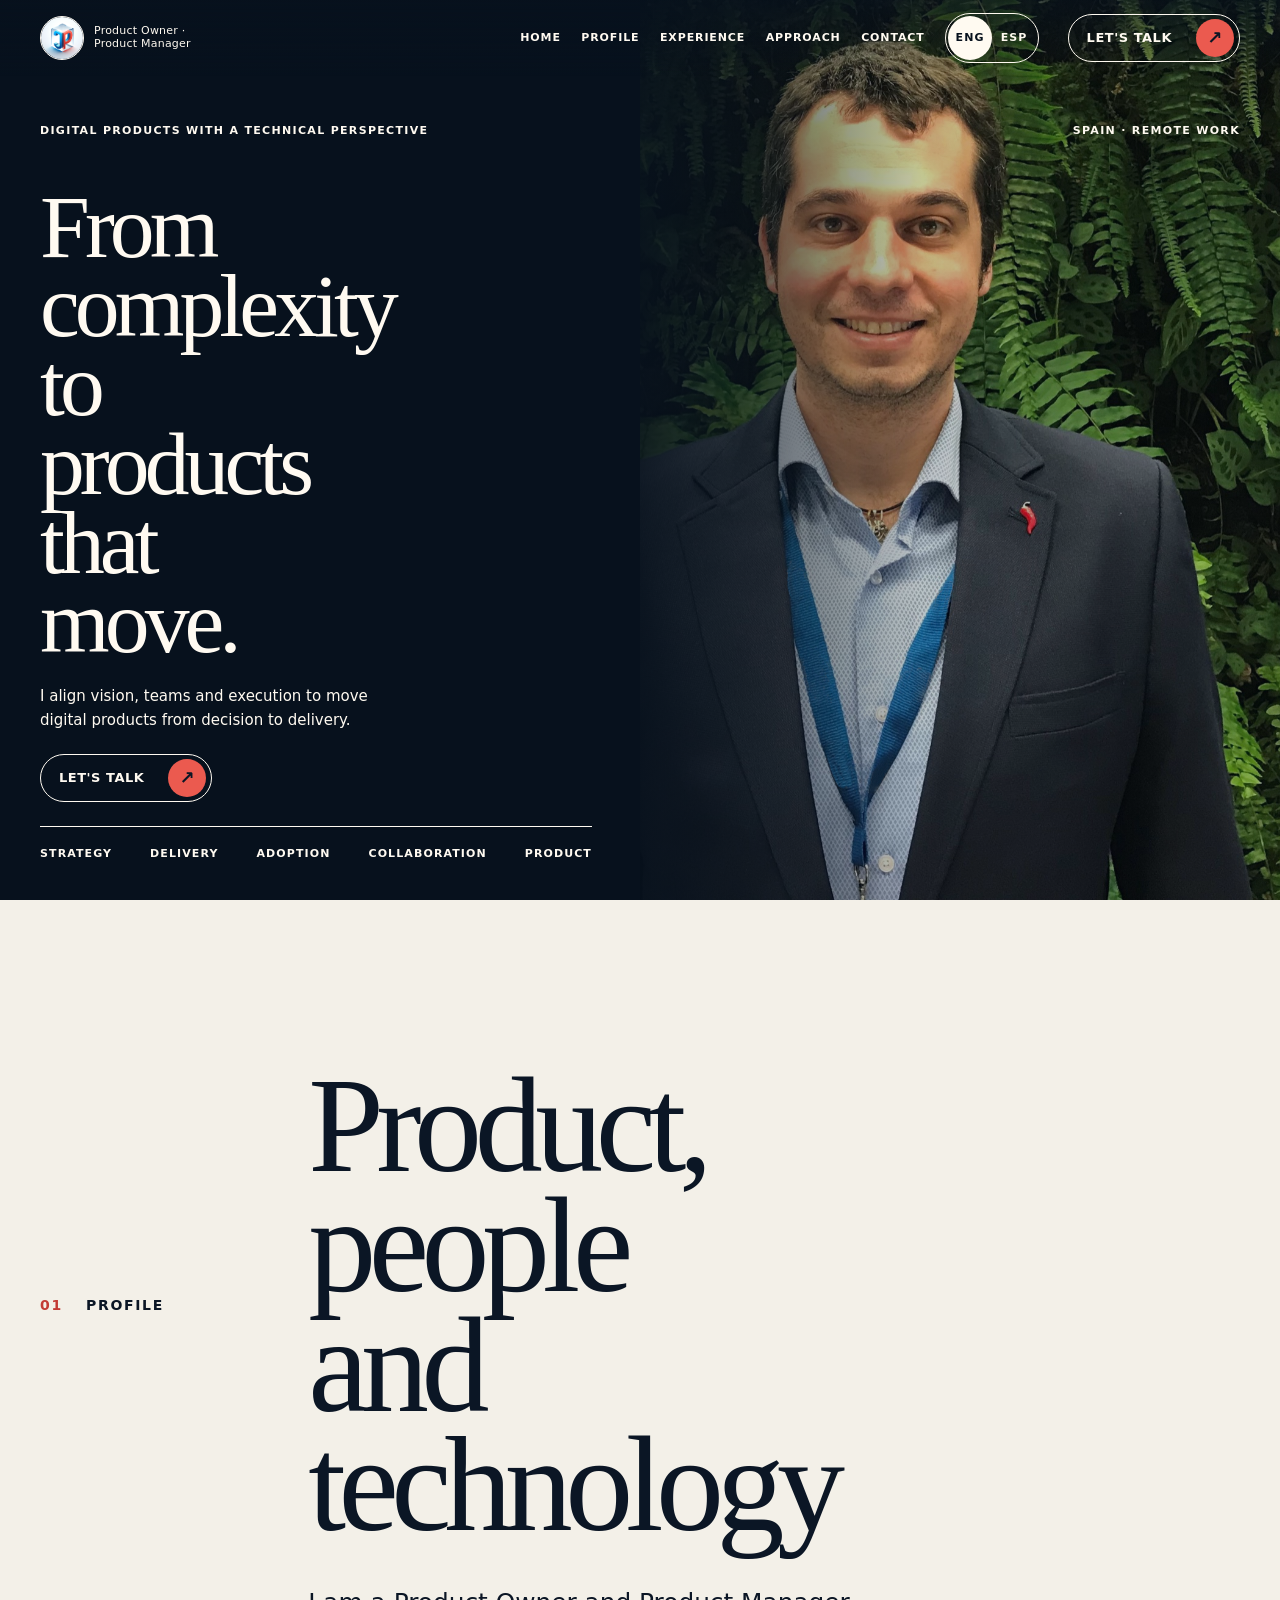
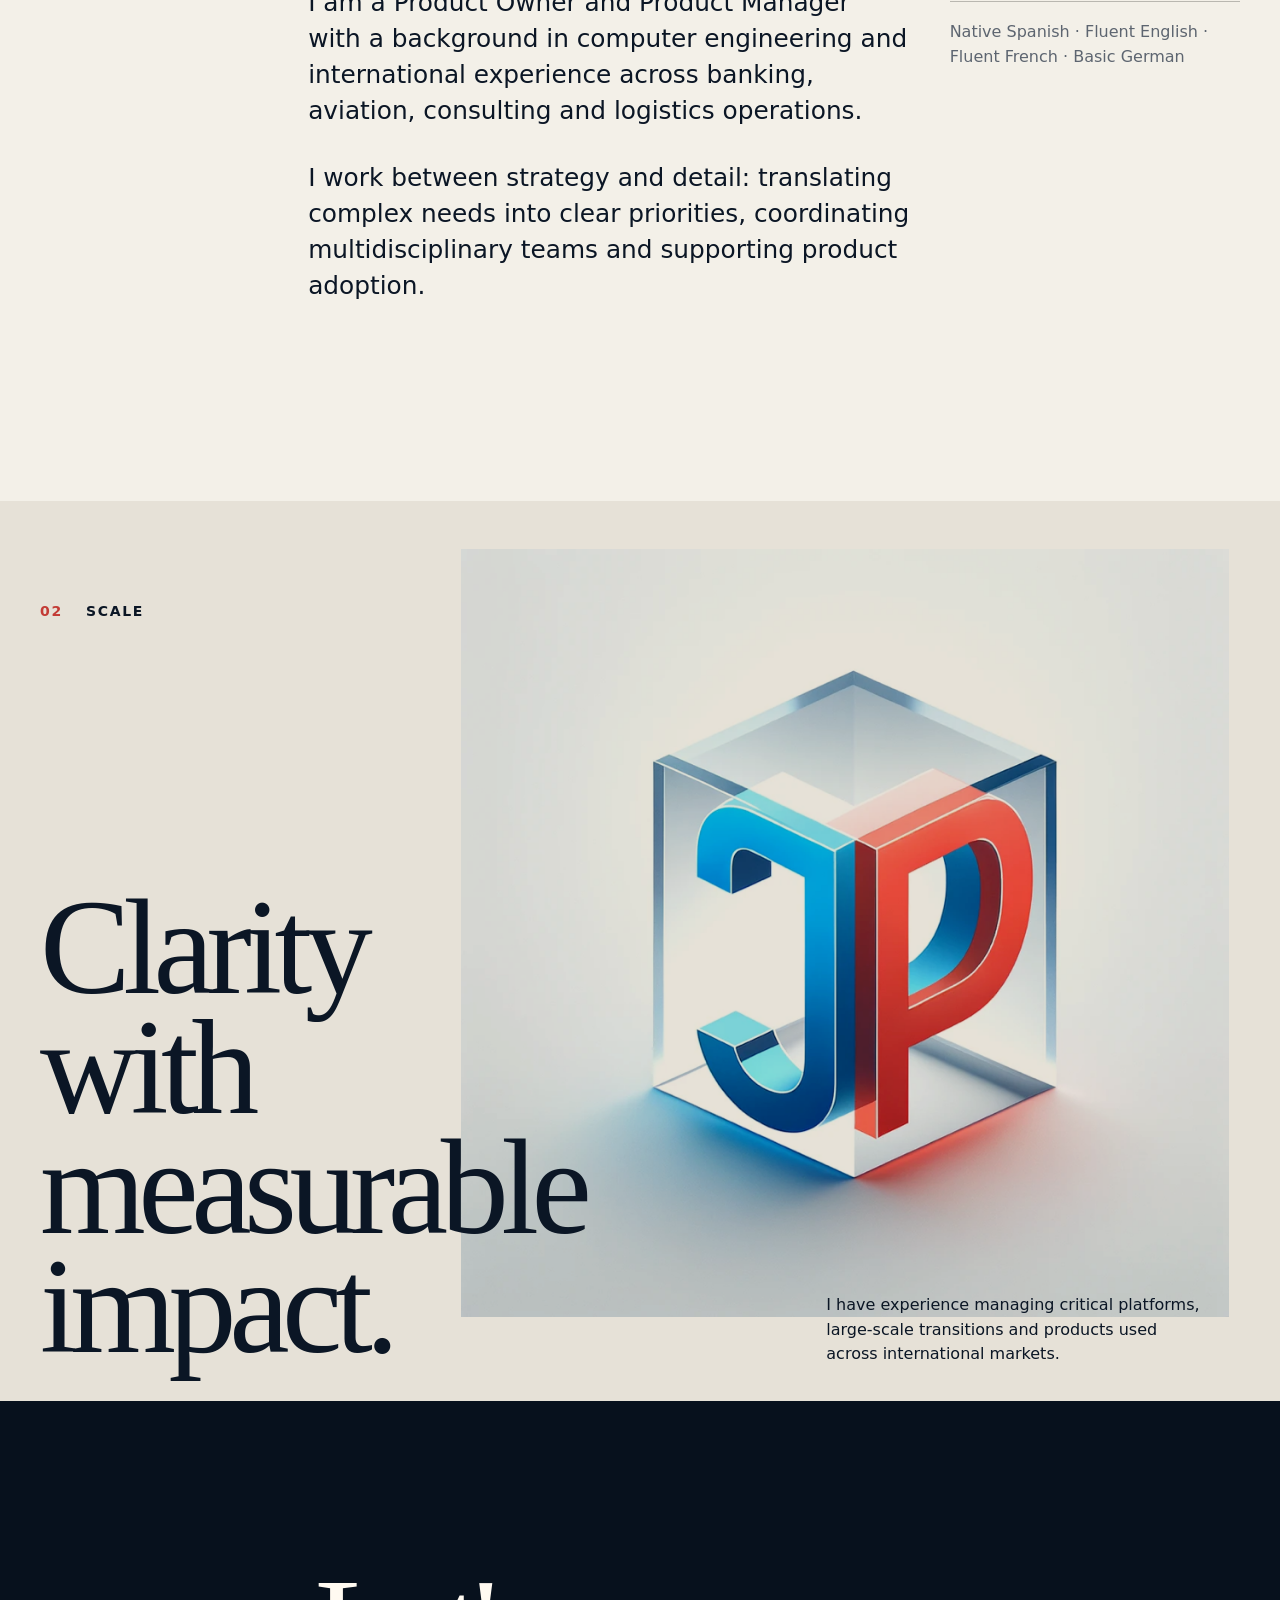
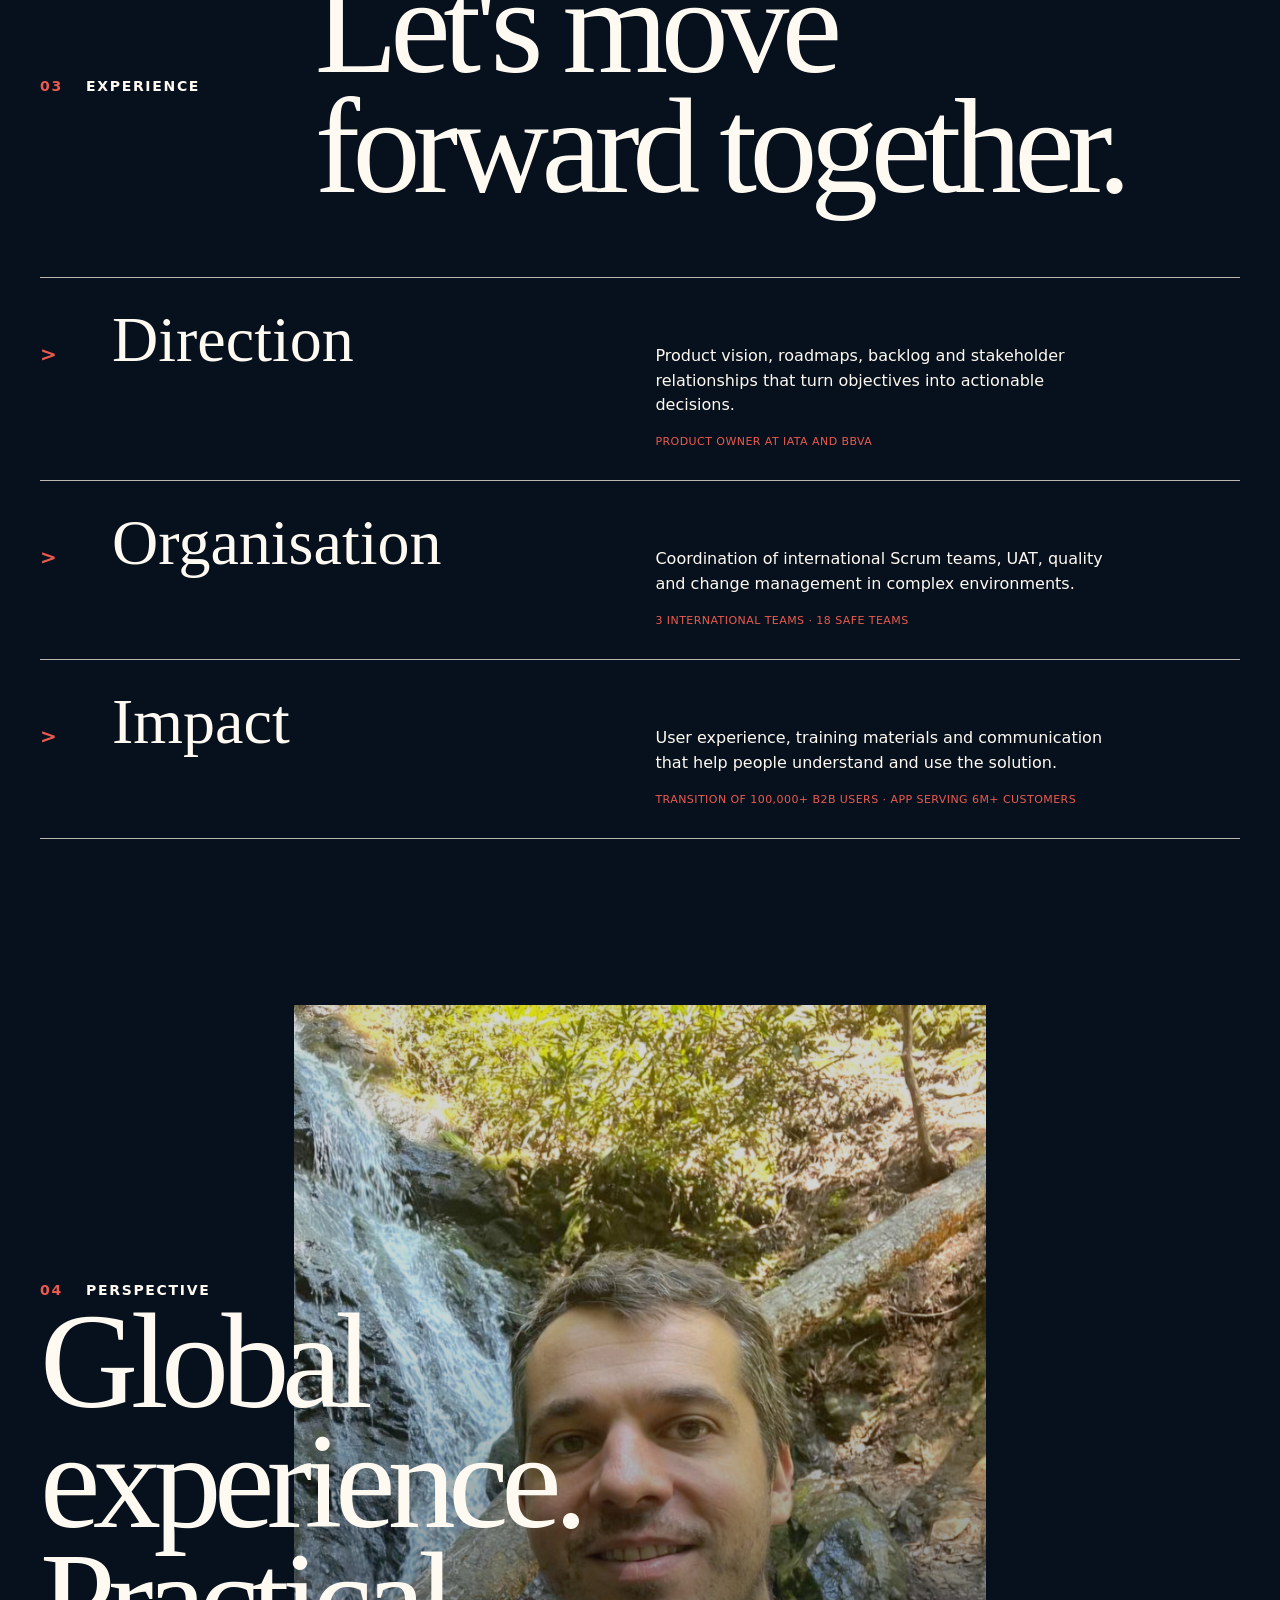
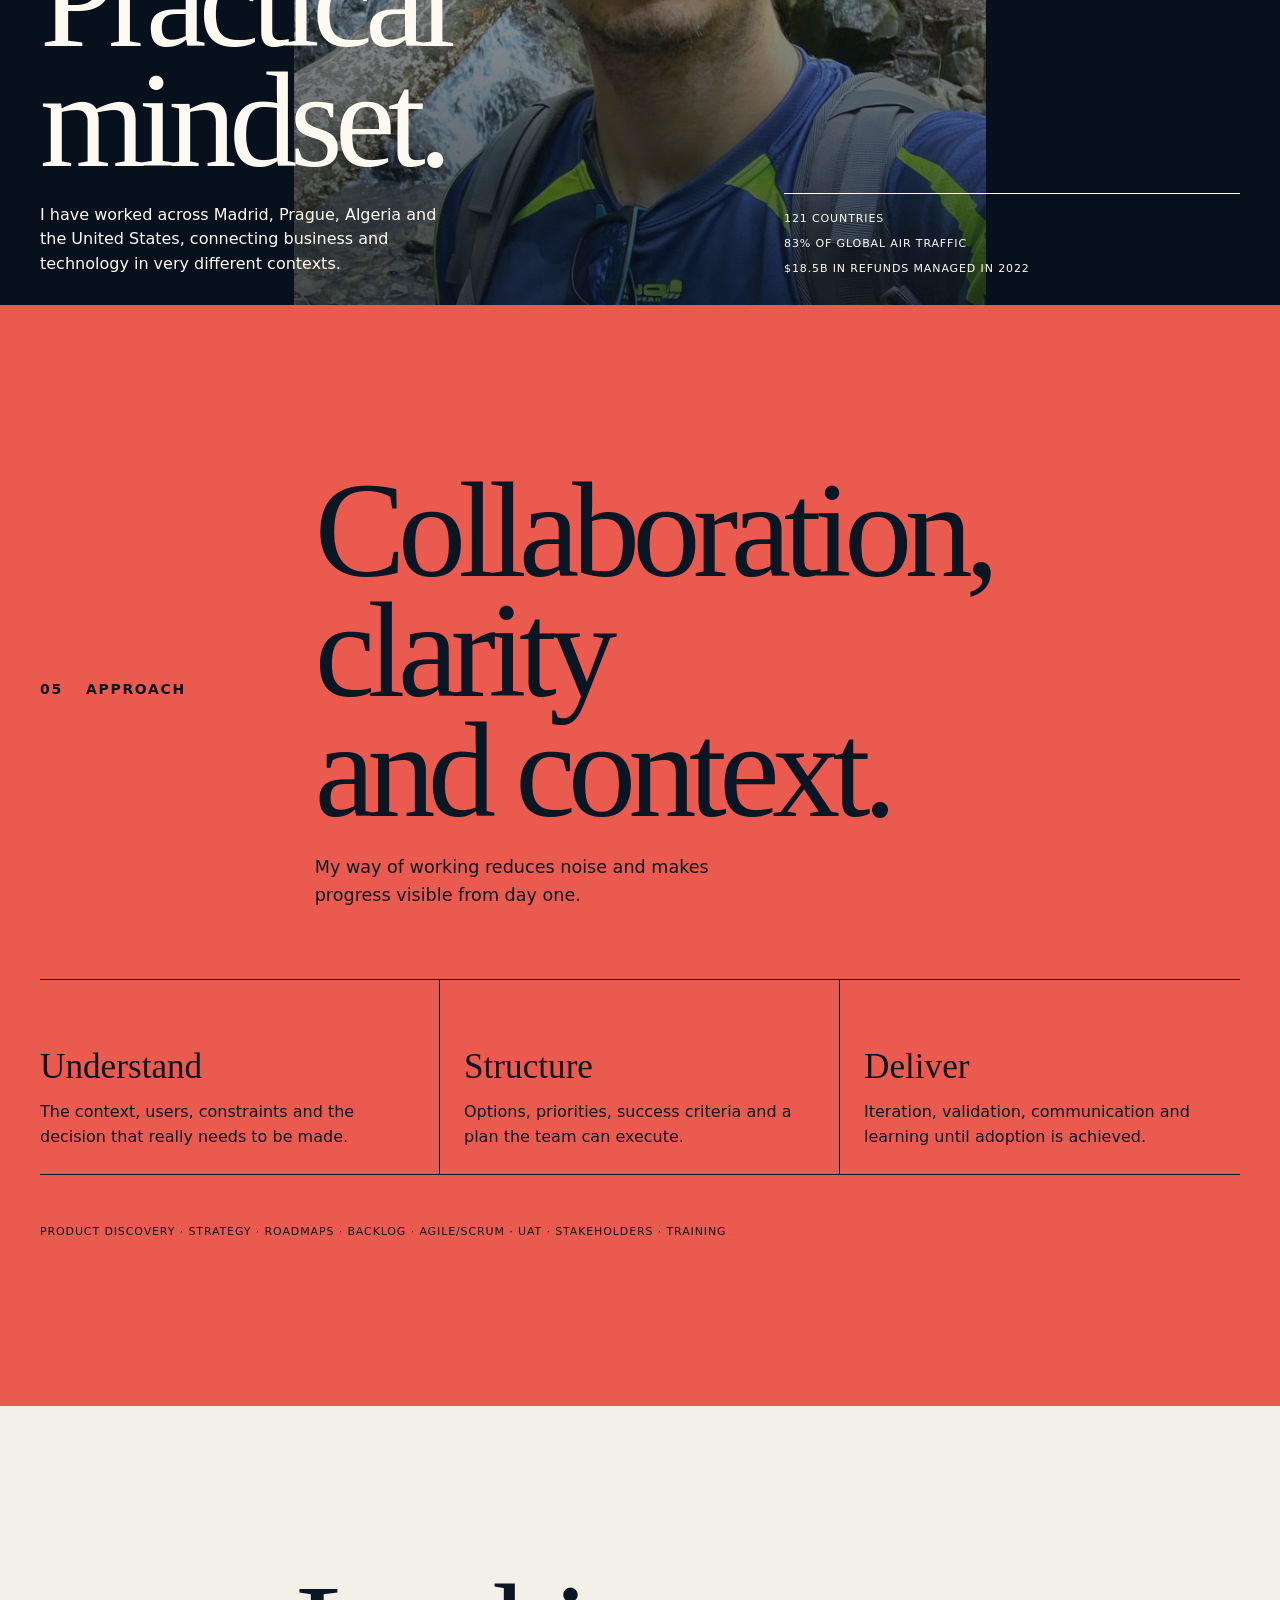
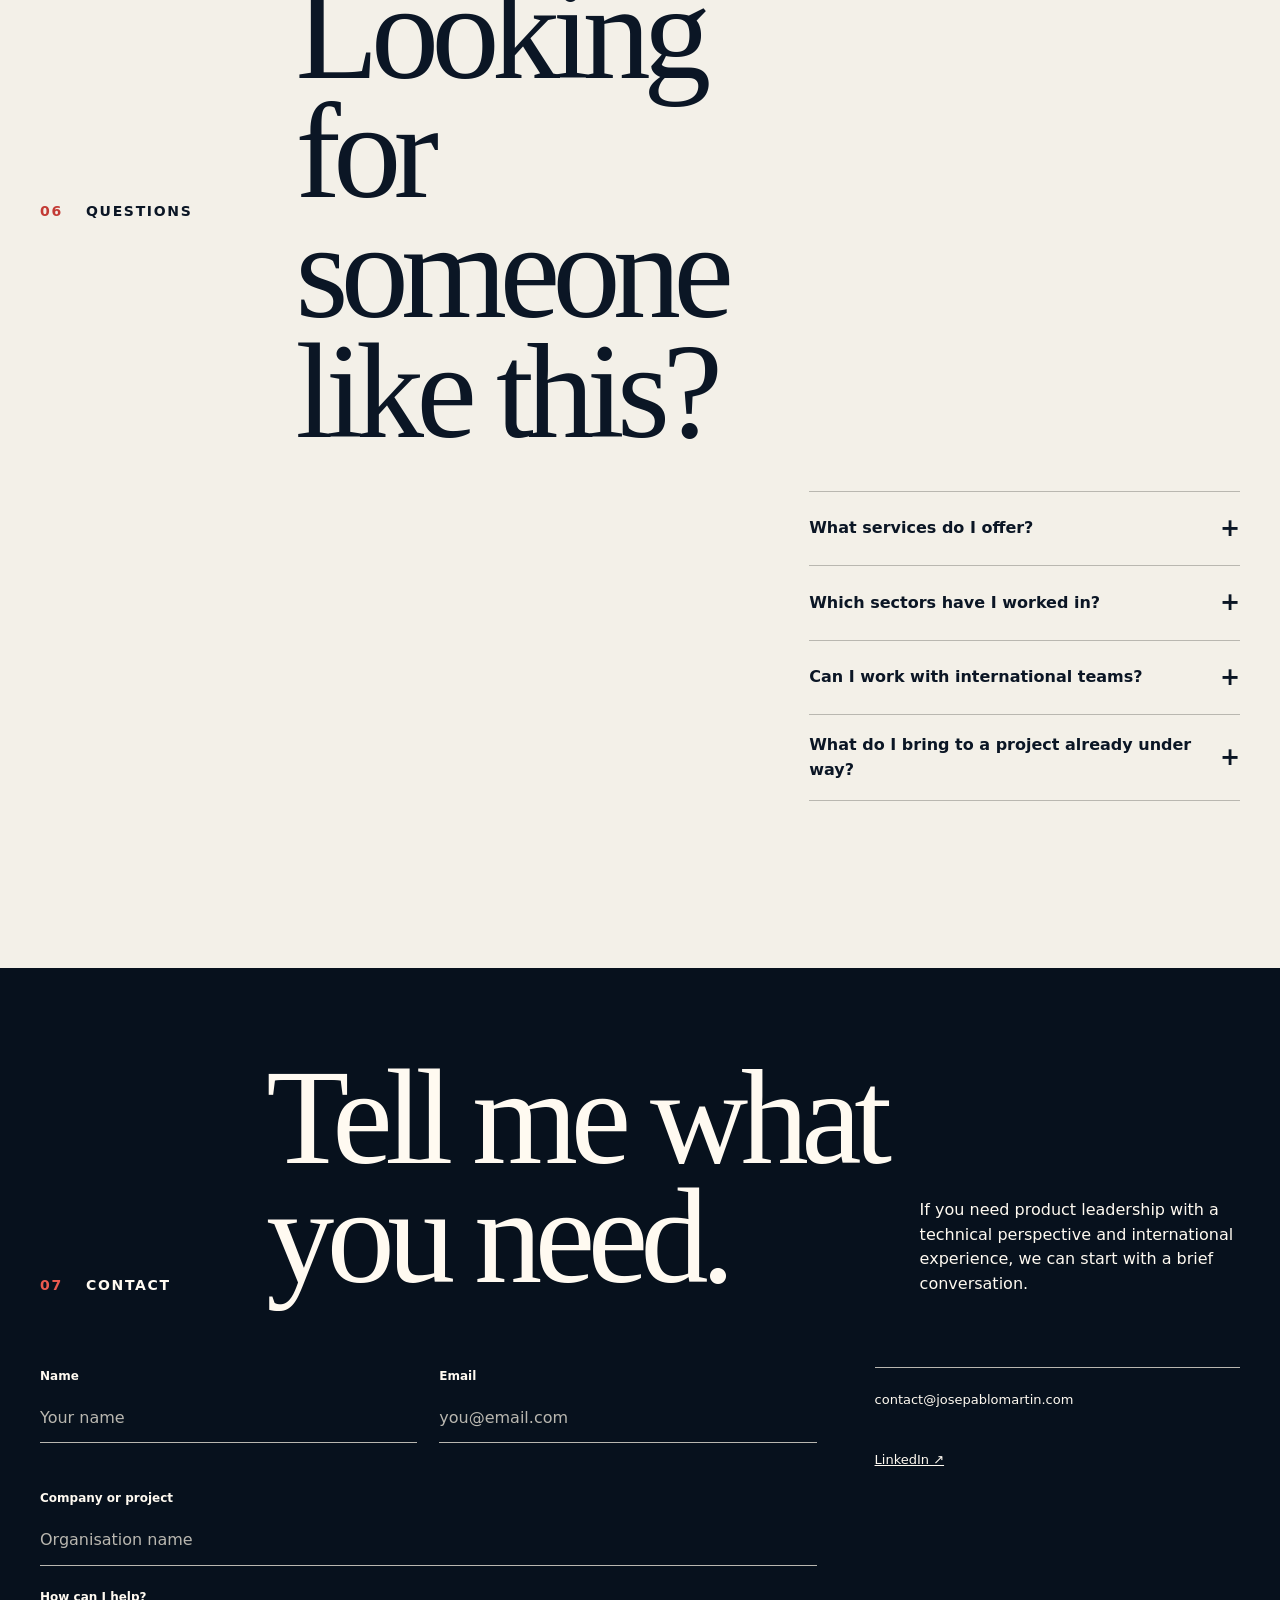
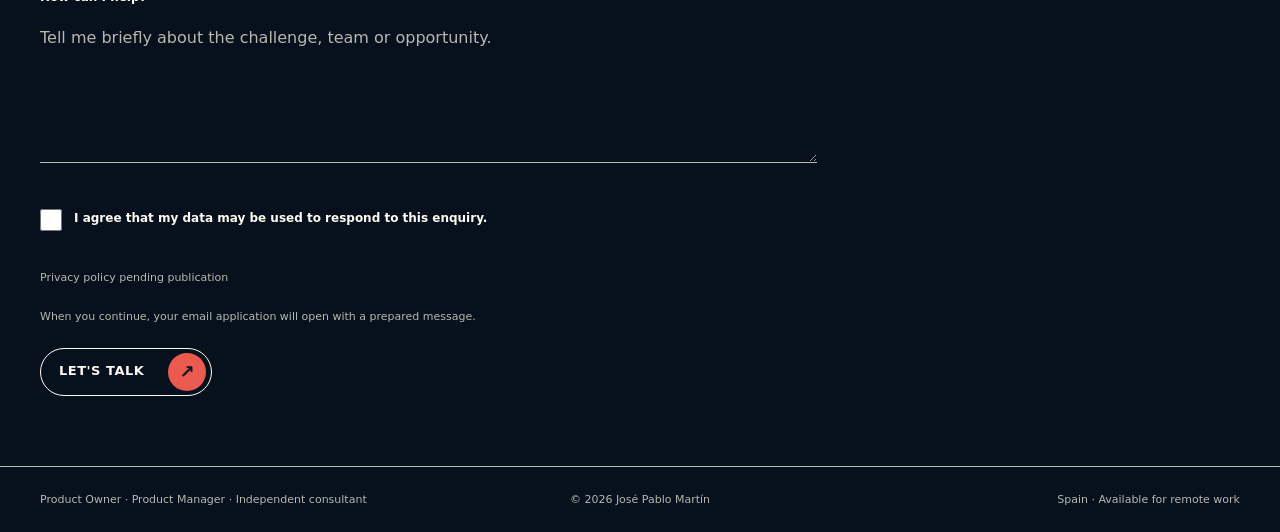
==== commit 77999079: "English language" ====
--- a/index.html
+++ b/index.html
@@ -1,5 +1,5 @@
 <!doctype html>
-<html lang="es">
+<html lang="en">
   <head>
     <meta charset="UTF-8" />
     <meta name="viewport" content="width=device-width, initial-scale=1" />
@@ -7,21 +7,25 @@
     <link rel="icon" type="image/png" href="assets/jp-mark.png" />
     <link rel="apple-touch-icon" href="assets/jp-mark.png" />
     <meta name="robots" content="index,follow" />
-    <title>José Pablo Martín — Product Owner / Product Manager</title>
-    <meta name="description" content="Product Owner y Product Manager con experiencia internacional en productos digitales, plataformas B2B y operaciones complejas." />
+    <title>José Pablo Martín — Product Owner &amp; Product Manager</title>
+    <meta name="description" content="Product Owner and Product Manager with international experience in digital products, B2B platforms and complex operations." />
     <link rel="canonical" href="https://josepablomartin.com/" />
+    <link rel="alternate" hreflang="en" href="https://josepablomartin.com/" />
+    <link rel="alternate" hreflang="es" href="https://josepablomartin.com/?lang=es" />
+    <link rel="alternate" hreflang="x-default" href="https://josepablomartin.com/" />
     <meta property="og:type" content="website" />
-    <meta property="og:title" content="José Pablo Martín — Product Owner y Product Manager" />
-    <meta property="og:description" content="Producto digital, visión estratégica y ejecución internacional." />
+    <meta property="og:title" content="José Pablo Martín — Product Owner &amp; Product Manager" />
+    <meta property="og:description" content="Digital products, strategic vision and international execution." />
     <meta property="og:url" content="https://josepablomartin.com/" />
+    <meta property="og:locale" content="en_GB" />
     <meta property="og:image" content="https://josepablomartin.com/assets/profile-hero.jpg" />
     <meta name="twitter:card" content="summary_large_image" />
     <link rel="stylesheet" href="styles.css" />
     <script type="module" src="js/app.js"></script>
   </head>
   <body>
-    <a class="skip-link" href="#contenido">Saltar al contenido</a>
+    <a class="skip-link" href="#main-content">Skip to content</a>
     <div id="app"></div>
-    <noscript>Esta página necesita JavaScript para mostrar el contenido. Puedes contactar con José Pablo desde su perfil de LinkedIn.</noscript>
+    <noscript>This page needs JavaScript to display its content. You can contact José Pablo through his LinkedIn profile.</noscript>
   </body>
 </html>
--- a/styles.css
+++ b/styles.css
@@ -22,9 +22,13 @@
 .menu-button i { width: 18px; height: 1px; background: currentColor; transition: transform .25s ease; }
 .menu-open .menu-button i:first-of-type { transform: translateY(3.5px) rotate(45deg); }
 .menu-open .menu-button i:last-of-type { transform: translateY(-3.5px) rotate(-45deg); }
-.site-menu { position: fixed; inset: 0; background: var(--dark); padding: 110px 24px 36px; display: flex; flex-direction: column; gap: 3px; transform: translateX(100%); visibility: hidden; transition: transform .35s ease, visibility .35s; }
+.site-menu { position: fixed; inset: 0; background: var(--dark); padding: 110px 24px 36px; display: flex; flex-direction: column; gap: 3px; overflow-y: auto; transform: translateX(100%); visibility: hidden; transition: transform .35s ease, visibility .35s; }
 .menu-open .site-menu { transform: translateX(0); visibility: visible; }
 .site-menu > a:not(.primary-cta) { font-family: var(--font-display); font-size: clamp(2.2rem, 12vw, 4rem); text-decoration: none; padding: 6px 0; }
+.language-switcher { display: flex; align-items: center; width: max-content; margin-top: 18px; border: 1px solid currentColor; border-radius: 999px; padding: 2px; }
+.language-switcher button { position: relative; min-width: 52px; min-height: 44px; border: 0; border-radius: 999px; background: transparent; color: inherit; cursor: pointer; font-size: 11px; font-weight: 800; letter-spacing: .1em; }
+.language-switcher button[aria-pressed="true"] { background: var(--light); color: var(--dark); }
+.language-switcher button:not([aria-pressed="true"]):hover { color: var(--accent); }
 
 .primary-cta { min-height: 48px; padding: 4px 5px 4px 18px; border: 1px solid currentColor; border-radius: 999px; display: inline-flex; align-items: center; justify-content: space-between; gap: 24px; width: max-content; text-decoration: none; font-size: 13px; font-weight: 750; letter-spacing: .04em; text-transform: uppercase; transition: background .2s, color .2s, transform .2s; }
 .primary-cta span:last-child { width: 38px; height: 38px; border-radius: 50%; display: grid; place-items: center; color: var(--accent-ink); background: var(--accent); font-size: 18px; }
@@ -168,9 +172,11 @@
 @media (min-width: 1020px) {
   .site-header { color: var(--light); }
   .menu-button { display: none; }
-  .site-menu { position: static; padding: 0; background: transparent; transform: none; visibility: visible; flex-direction: row; align-items: center; gap: 25px; }
+  .site-menu { position: static; padding: 0; background: transparent; transform: none; visibility: visible; overflow: visible; flex-direction: row; align-items: center; gap: clamp(12px, 1.6vw, 25px); }
   .site-menu > a:not(.primary-cta) { font-family: var(--font-body); font-size: 11px; font-weight: 700; text-transform: uppercase; letter-spacing: .08em; padding: 12px 0; }
   .site-menu > a:not(.primary-cta):hover { border-bottom: 1px solid currentColor; }
+  .language-switcher { margin-top: 0; }
+  .language-switcher button { min-width: 44px; min-height: 44px; }
   .primary-cta--nav { margin: 0 0 0 8px; min-height: 44px; }
   .scene__picture img { object-fit: var(--fit-desktop, cover); object-position: var(--position-desktop); }
   .hero .scene__picture { inset: 0 0 0 auto; width: 50%; height: 100%; }
@@ -206,6 +212,18 @@
   .hero__attributes { margin-top: 12px; padding-top: 10px; }
 }
 
+@media (max-width: 1019px) and (max-height: 650px) {
+  .site-menu { padding-top: 70px; padding-bottom: 18px; }
+  .site-menu > a:not(.primary-cta) { font-size: clamp(1.55rem, 8vh, 2rem); line-height: 1.05; padding-block: 4px; }
+  .language-switcher { margin-top: 10px; }
+}
+
+@media (max-width: 1019px) and (max-height: 450px) {
+  .site-menu { padding-top: 62px; padding-bottom: 12px; }
+  .site-menu > a:not(.primary-cta) { font-size: 1.4rem; padding-block: 3px; }
+  .language-switcher { margin-top: 6px; }
+}
+
 @media (prefers-reduced-motion: reduce) {
   html { scroll-behavior: auto; }
   *, *::before, *::after { animation-duration: .01ms !important; transition-duration: .01ms !important; scroll-behavior: auto !important; }
